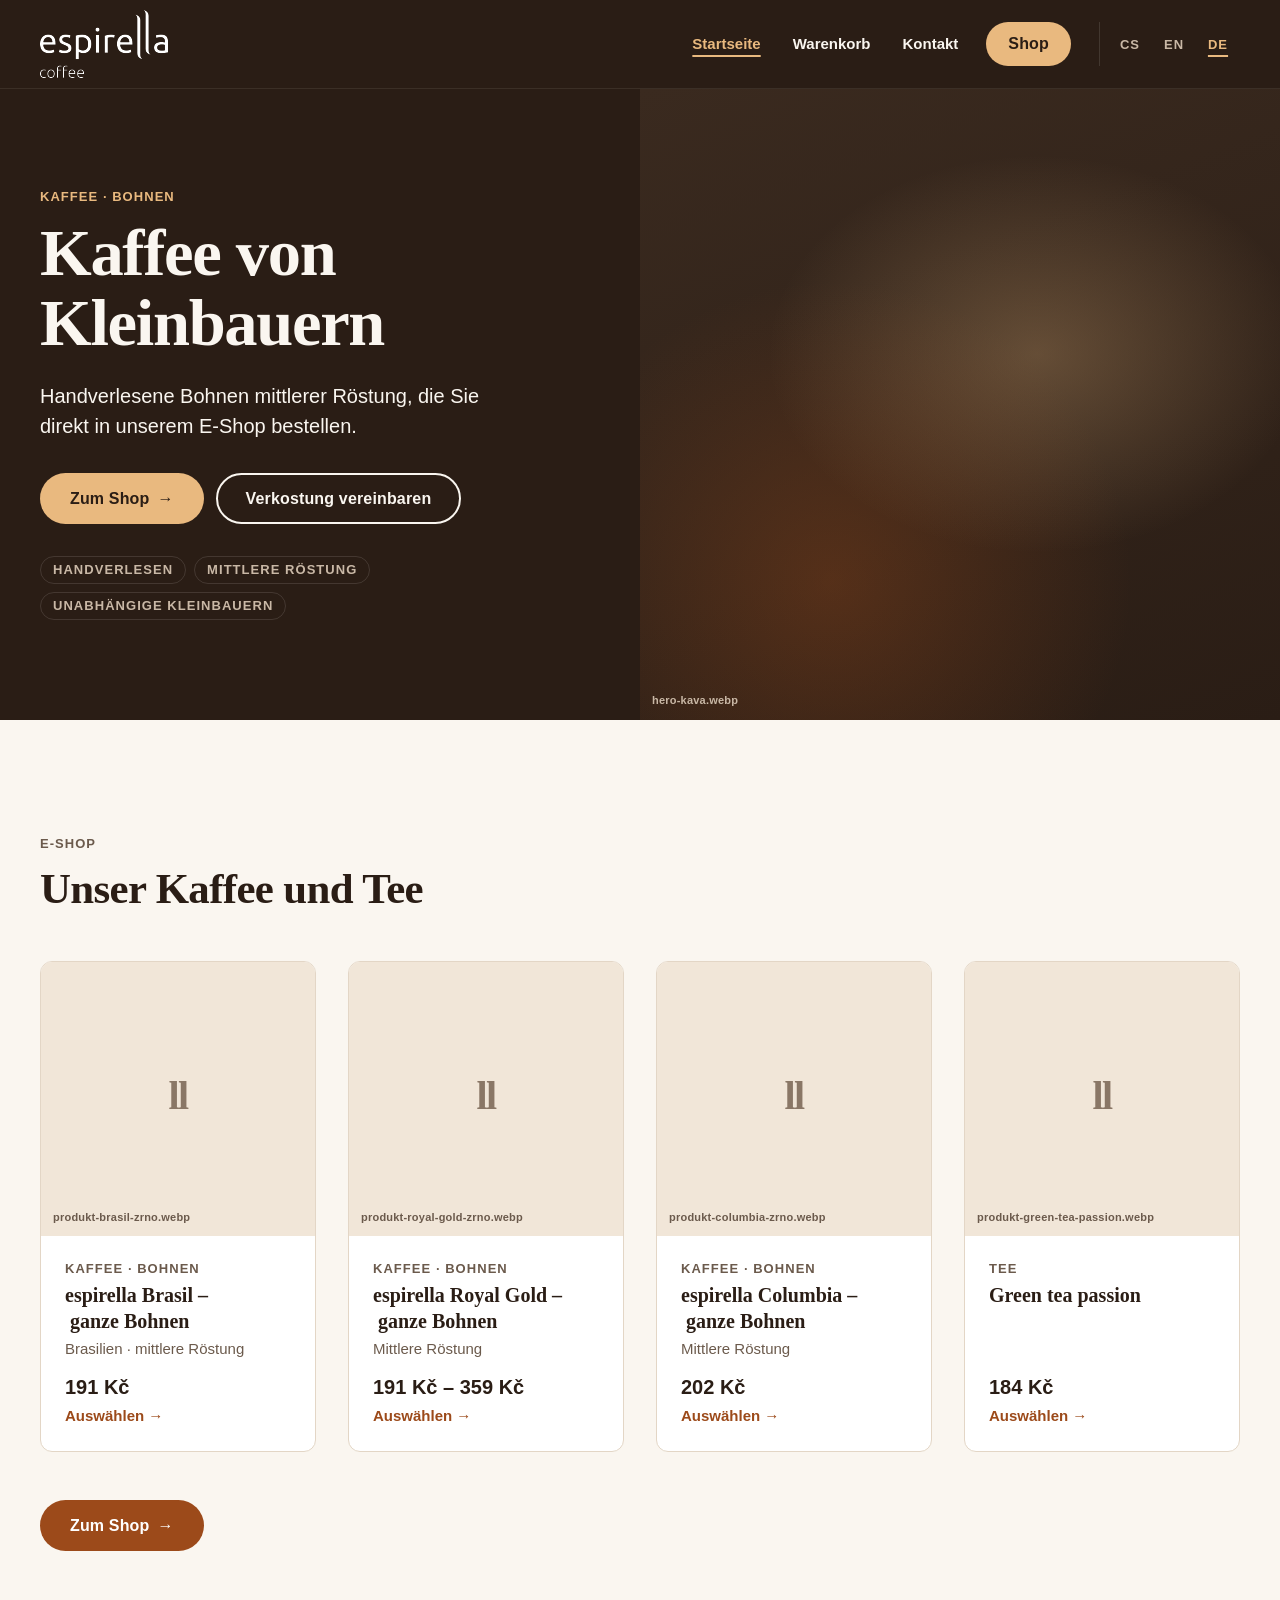
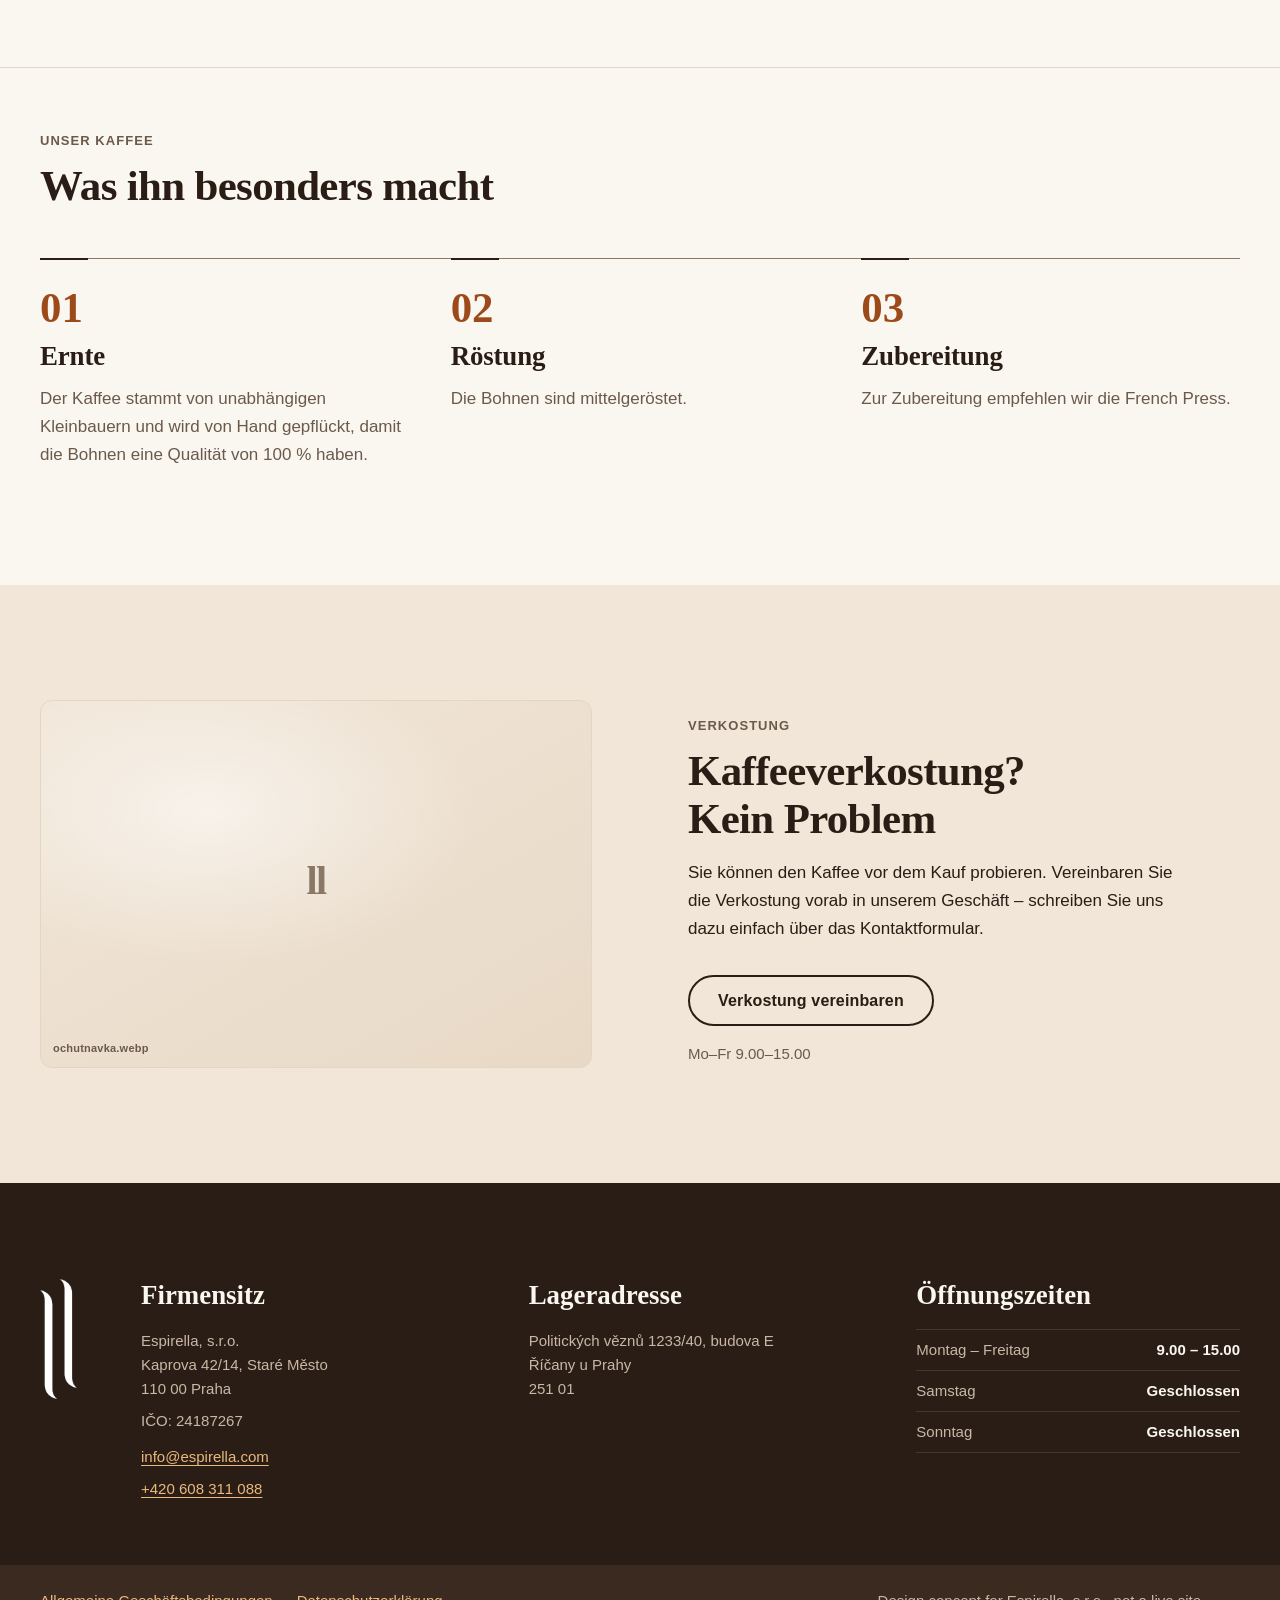
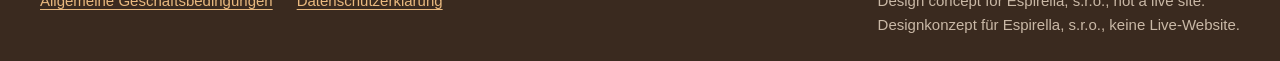
==== preview/espirella/de/index.html @ bf355f13 "language switcher" ====
<!DOCTYPE html>
<html lang="de">
<head>
  <meta charset="utf-8">
  <meta name="viewport" content="width=device-width, initial-scale=1">
  <meta name="robots" content="noindex, nofollow">
  <title>Espirella | Handverlesener Bohnenkaffee aus dem E-Shop</title>
  <meta name="description" content="Espirella, s.r.o.: handverlesener Bohnenkaffee mittlerer Röstung von unabhängigen Kleinbauern. Bestellen Sie ihn in unserem E-Shop oder vereinbaren Sie eine Verkostung.">
  <meta property="og:type" content="website">
  <meta property="og:locale" content="de_DE">
  <meta property="og:title" content="Espirella | Handverlesener Bohnenkaffee aus dem E-Shop">
  <meta property="og:description" content="Handverlesener Bohnenkaffee mittlerer Röstung von unabhängigen Kleinbauern. Bestellen Sie ihn in unserem E-Shop.">
  <meta name="theme-color" content="#2A1D15">
  <link rel="stylesheet" href="../css/style.css">
  <link rel="alternate" hreflang="cs" href="../index.html">
  <link rel="alternate" hreflang="en" href="../en/index.html">
  <link rel="alternate" hreflang="de" href="index.html">
</head>
<body id="top">
  <a class="skip-link" href="#obsah">Zum Inhalt springen</a>

  <header class="site-header">
    <div class="container site-header__inner">
      <a class="brand" href="index.html" aria-label="Espirella – Startseite">
        <img src="../assets/logo_text_white.png" alt="Espirella" width="128" height="68">
      </a>
      <nav class="nav" aria-label="Hauptnavigation">
        <a class="nav__home" href="index.html" aria-current="page">Startseite</a>
        <a href="beyond-preview.html" aria-label="Warenkorb"><span class="nav__full">Warenkorb</span><span class="nav__short" aria-hidden="true">Korb</span></a>
        <a href="#kontakt">Kontakt</a>
        <a class="btn btn--accent" href="beyond-preview.html">Shop</a>
      </nav>
      <nav class="lang-switch" aria-label="Sprache">
        <a href="../index.html" lang="cs" hreflang="cs" aria-label="Čeština">CS</a>
        <a href="../en/index.html" lang="en" hreflang="en" aria-label="English">EN</a>
        <a href="index.html" lang="de" hreflang="de" aria-label="Deutsch" aria-current="true">DE</a>
      </nav>
    </div>
  </header>

  <main id="obsah">
    <!-- Hero -->
    <section class="hero" aria-labelledby="hero-title">
      <div class="hero__text">
        <div class="hero__text-inner">
          <p class="eyebrow eyebrow--accent">Kaffee · Bohnen</p>
          <h1 id="hero-title">Kaffee von Kleinbauern</h1>
          <p class="hero__lead">Handverlesene Bohnen mittlerer Röstung, die Sie direkt in unserem E‑Shop bestellen.</p>
          <div class="btn-row">
            <a class="btn btn--accent" href="beyond-preview.html">Zum Shop <span class="btn__arrow" aria-hidden="true">→</span></a>
            <a class="btn btn--outline-dark" href="beyond-preview.html">Verkostung vereinbaren</a>
          </div>
          <ul class="hero__facts" aria-label="Unser Kaffee auf einen Blick">
            <li class="tag">Handverlesen</li>
            <li class="tag">Mittlere Röstung</li>
            <li class="tag">Unabhängige Kleinbauern</li>
          </ul>
        </div>
      </div>
      <div class="hero__media slot slot--dark">
        <span class="slot__label">hero-kava.webp</span>
        <img src="../assets/hero-kava.webp" alt="French Press mit frisch gebrühtem Kaffee, ein Becher und eine Handvoll mittelgeröstete Kaffeebohnen auf einem dunklen Holztisch" width="1200" height="1500" fetchpriority="high" onerror="this.remove()">
      </div>
    </section>

    <!-- Products -->
    <section class="section" aria-labelledby="produkty-title">
      <div class="container">
        <div class="section__head">
          <p class="eyebrow">E-Shop</p>
          <h2 class="h2" id="produkty-title">Unser Kaffee und Tee</h2>
        </div>

        <div class="grid grid--products">
          <article class="card">
            <div class="card__media slot">
              <span class="slot__mark" aria-hidden="true">ll</span>
              <span class="slot__label">produkt-brasil-zrno.webp</span>
              <img src="../assets/produkt-brasil-zrno.webp" alt="Packung espirella Brasil Kaffeebohnen" width="800" height="800" loading="lazy" onerror="this.remove()">
            </div>
            <div class="card__body">
              <p class="eyebrow">Kaffee · Bohnen</p>
              <h3 class="card__title"><a href="beyond-preview.html">espirella Brasil&nbsp;–&nbsp;ganze&nbsp;Bohnen</a></h3>
              <p class="card__meta">Brasilien · mittlere Röstung</p>
              <div class="card__foot">
                <p class="card__price">191 Kč</p>
                <p class="card__cue" aria-hidden="true">Auswählen →</p>
              </div>
            </div>
          </article>

          <article class="card">
            <div class="card__media slot">
              <span class="slot__mark" aria-hidden="true">ll</span>
              <span class="slot__label">produkt-royal-gold-zrno.webp</span>
              <img src="../assets/produkt-royal-gold-zrno.webp" alt="Packung espirella Royal Gold Kaffeebohnen" width="800" height="800" loading="lazy" onerror="this.remove()">
            </div>
            <div class="card__body">
              <p class="eyebrow">Kaffee · Bohnen</p>
              <h3 class="card__title"><a href="beyond-preview.html">espirella Royal Gold&nbsp;–&nbsp;ganze&nbsp;Bohnen</a></h3>
              <p class="card__meta">Mittlere Röstung</p>
              <div class="card__foot">
                <p class="card__price">191 Kč – 359 Kč</p>
                <p class="card__cue" aria-hidden="true">Auswählen →</p>
              </div>
            </div>
          </article>

          <article class="card">
            <div class="card__media slot">
              <span class="slot__mark" aria-hidden="true">ll</span>
              <span class="slot__label">produkt-columbia-zrno.webp</span>
              <img src="../assets/produkt-columbia-zrno.webp" alt="Packung espirella Columbia Kaffeebohnen" width="800" height="800" loading="lazy" onerror="this.remove()">
            </div>
            <div class="card__body">
              <p class="eyebrow">Kaffee · Bohnen</p>
              <h3 class="card__title"><a href="beyond-preview.html">espirella Columbia&nbsp;–&nbsp;ganze&nbsp;Bohnen</a></h3>
              <p class="card__meta">Mittlere Röstung</p>
              <div class="card__foot">
                <p class="card__price">202 Kč</p>
                <p class="card__cue" aria-hidden="true">Auswählen →</p>
              </div>
            </div>
          </article>

          <article class="card">
            <div class="card__media slot">
              <span class="slot__mark" aria-hidden="true">ll</span>
              <span class="slot__label">produkt-green-tea-passion.webp</span>
              <img src="../assets/produkt-green-tea-passion.webp" alt="Packung Green tea passion Tee mit grünen Teeblättern" width="800" height="800" loading="lazy" onerror="this.remove()">
            </div>
            <div class="card__body">
              <p class="eyebrow">Tee</p>
              <h3 class="card__title"><a href="beyond-preview.html">Green tea passion</a></h3>
              <div class="card__foot">
                <p class="card__price">184 Kč</p>
                <p class="card__cue" aria-hidden="true">Auswählen →</p>
              </div>
            </div>
          </article>
        </div>

        <div class="section__cta">
          <a class="btn btn--primary" href="beyond-preview.html">Zum Shop <span class="btn__arrow" aria-hidden="true">→</span></a>
        </div>
      </div>
    </section>

    <!-- Steps -->
    <section class="section section--steps" aria-labelledby="vyjimecna-title">
      <div class="container">
        <div class="section__head">
          <p class="eyebrow">Unser Kaffee</p>
          <h2 class="h2" id="vyjimecna-title">Was ihn besonders macht</h2>
        </div>
        <ol class="steps">
          <li class="step">
            <p class="step__num" aria-hidden="true">01</p>
            <h3 class="step__title">Ernte</h3>
            <p>Der Kaffee stammt von unabhängigen Kleinbauern und wird von Hand gepflückt, damit die Bohnen eine Qualität von 100 % haben.</p>
          </li>
          <li class="step">
            <p class="step__num" aria-hidden="true">02</p>
            <h3 class="step__title">Röstung</h3>
            <p>Die Bohnen sind mittelgeröstet.</p>
          </li>
          <li class="step">
            <p class="step__num" aria-hidden="true">03</p>
            <h3 class="step__title">Zubereitung</h3>
            <p>Zur Zubereitung empfehlen wir die French Press.</p>
          </li>
        </ol>
      </div>
    </section>

    <!-- Tasting -->
    <section class="section tasting" aria-labelledby="ochutnavka-title">
      <div class="container tasting__grid">
        <div class="tasting__media slot slot--sand">
          <span class="slot__mark" aria-hidden="true">ll</span>
          <span class="slot__label">ochutnavka.webp</span>
          <img src="../assets/ochutnavka.webp" alt="Kaffeeverkostung: mehrere Tassen frisch gebrühter Kaffee und Schalen mit Kaffeebohnen auf einer Holztheke" width="1200" height="800" loading="lazy" onerror="this.remove()">
        </div>
        <div>
          <p class="eyebrow">Verkostung</p>
          <h2 class="h2" id="ochutnavka-title">Kaffeeverkostung? <span class="h2__line">Kein Problem</span></h2>
          <p>Sie können den Kaffee vor dem Kauf probieren. Vereinbaren Sie die Verkostung vorab in unserem Geschäft – schreiben Sie uns dazu einfach über das Kontaktformular.</p>
          <div class="btn-row">
            <a class="btn btn--outline" href="beyond-preview.html">Verkostung vereinbaren</a>
          </div>
          <p class="tasting__hours">Mo–Fr 9.00–15.00</p>
        </div>
      </div>
    </section>
  </main>

  <footer class="site-footer">
    <div id="kontakt" class="container site-footer__grid">
      <div class="site-footer__mark">
        <img src="../assets/logo_white_double.png" alt="Espirella – Marke" width="104" height="334">
      </div>
      <div class="site-footer__contact">
        <h2>Firmensitz</h2>
        <address>
          <p>Espirella, s.r.o.<br>Kaprova 42/14, Staré Město<br>110 00 Praha</p>
          <p>IČO: 24187267</p>
        </address>
        <ul class="contact-list">
          <li><a href="mailto:info@espirella.com">info@espirella.com</a></li>
          <li><a href="tel:+420608311088">+420 608 311 088</a></li>
        </ul>
      </div>
      <div>
        <h2>Lageradresse</h2>
        <address>
          <p>Politických věznů 1233/40, budova E<br>Říčany u Prahy<br>251 01</p>
        </address>
      </div>
      <div>
        <h2>Öffnungszeiten</h2>
        <dl class="hours">
          <div><dt>Montag – Freitag</dt><dd>9.00 – 15.00</dd></div>
          <div><dt>Samstag</dt><dd>Geschlossen</dd></div>
          <div><dt>Sonntag</dt><dd>Geschlossen</dd></div>
        </dl>
      </div>
    </div>
    <div class="site-footer__bar">
      <div class="container site-footer__bar-inner">
        <ul class="legal">
          <li><a href="beyond-preview.html">Allgemeine Geschäftsbedingungen</a></li>
          <li><a href="beyond-preview.html">Datenschutzerklärung</a></li>
        </ul>
        <p class="concept-note">Design concept for Espirella, s.r.o., not a live site.<br>Designkonzept für Espirella, s.r.o., keine Live-Website.</p>
      </div>
    </div>
  </footer>
</body>
</html>
---- preview/espirella/css/style.css ----
/* Espirella – homepage design concept. Self-hosted fonts, no external requests. */

/* ---------- Fonts (latin + latin-ext, split by unicode-range) ---------- */
@font-face { font-family: "Open Sans"; font-style: normal; font-weight: 400; font-display: swap;
  src: url("../assets/fonts/open-sans-latin-ext-400-normal.woff2") format("woff2");
  unicode-range: U+0100-02BA, U+02BD-02C5, U+02C7-02CC, U+02CE-02D7, U+02DD-02FF, U+0304, U+0308, U+0329, U+1D00-1DBF, U+1E00-1E9F, U+1EF2-1EFF, U+2020, U+20A0-20AB, U+20AD-20C0, U+2113, U+2C60-2C7F, U+A720-A7FF; }
@font-face { font-family: "Open Sans"; font-style: normal; font-weight: 400; font-display: swap;
  src: url("../assets/fonts/open-sans-latin-400-normal.woff2") format("woff2");
  unicode-range: U+0000-00FF, U+0131, U+0152-0153, U+02BB-02BC, U+02C6, U+02DA, U+02DC, U+0304, U+0308, U+0329, U+2000-206F, U+20AC, U+2122, U+2191, U+2193, U+2212, U+2215, U+FEFF, U+FFFD; }
@font-face { font-family: "Open Sans"; font-style: normal; font-weight: 600; font-display: swap;
  src: url("../assets/fonts/open-sans-latin-ext-600-normal.woff2") format("woff2");
  unicode-range: U+0100-02BA, U+02BD-02C5, U+02C7-02CC, U+02CE-02D7, U+02DD-02FF, U+0304, U+0308, U+0329, U+1D00-1DBF, U+1E00-1E9F, U+1EF2-1EFF, U+2020, U+20A0-20AB, U+20AD-20C0, U+2113, U+2C60-2C7F, U+A720-A7FF; }
@font-face { font-family: "Open Sans"; font-style: normal; font-weight: 600; font-display: swap;
  src: url("../assets/fonts/open-sans-latin-600-normal.woff2") format("woff2");
  unicode-range: U+0000-00FF, U+0131, U+0152-0153, U+02BB-02BC, U+02C6, U+02DA, U+02DC, U+0304, U+0308, U+0329, U+2000-206F, U+20AC, U+2122, U+2191, U+2193, U+2212, U+2215, U+FEFF, U+FFFD; }
@font-face { font-family: "Open Sans"; font-style: normal; font-weight: 700; font-display: swap;
  src: url("../assets/fonts/open-sans-latin-ext-700-normal.woff2") format("woff2");
  unicode-range: U+0100-02BA, U+02BD-02C5, U+02C7-02CC, U+02CE-02D7, U+02DD-02FF, U+0304, U+0308, U+0329, U+1D00-1DBF, U+1E00-1E9F, U+1EF2-1EFF, U+2020, U+20A0-20AB, U+20AD-20C0, U+2113, U+2C60-2C7F, U+A720-A7FF; }
@font-face { font-family: "Open Sans"; font-style: normal; font-weight: 700; font-display: swap;
  src: url("../assets/fonts/open-sans-latin-700-normal.woff2") format("woff2");
  unicode-range: U+0000-00FF, U+0131, U+0152-0153, U+02BB-02BC, U+02C6, U+02DA, U+02DC, U+0304, U+0308, U+0329, U+2000-206F, U+20AC, U+2122, U+2191, U+2193, U+2212, U+2215, U+FEFF, U+FFFD; }

@font-face { font-family: "Fraunces"; font-style: normal; font-weight: 600; font-display: swap;
  src: url("../assets/fonts/fraunces-latin-ext-600-normal.woff2") format("woff2");
  unicode-range: U+0100-02BA, U+02BD-02C5, U+02C7-02CC, U+02CE-02D7, U+02DD-02FF, U+0304, U+0308, U+0329, U+1D00-1DBF, U+1E00-1E9F, U+1EF2-1EFF, U+2020, U+20A0-20AB, U+20AD-20C0, U+2113, U+2C60-2C7F, U+A720-A7FF; }
@font-face { font-family: "Fraunces"; font-style: normal; font-weight: 600; font-display: swap;
  src: url("../assets/fonts/fraunces-latin-600-normal.woff2") format("woff2");
  unicode-range: U+0000-00FF, U+0131, U+0152-0153, U+02BB-02BC, U+02C6, U+02DA, U+02DC, U+0304, U+0308, U+0329, U+2000-206F, U+20AC, U+2122, U+2191, U+2193, U+2212, U+2215, U+FEFF, U+FFFD; }
@font-face { font-family: "Fraunces"; font-style: normal; font-weight: 700; font-display: swap;
  src: url("../assets/fonts/fraunces-latin-ext-700-normal.woff2") format("woff2");
  unicode-range: U+0100-02BA, U+02BD-02C5, U+02C7-02CC, U+02CE-02D7, U+02DD-02FF, U+0304, U+0308, U+0329, U+1D00-1DBF, U+1E00-1E9F, U+1EF2-1EFF, U+2020, U+20A0-20AB, U+20AD-20C0, U+2113, U+2C60-2C7F, U+A720-A7FF; }
@font-face { font-family: "Fraunces"; font-style: normal; font-weight: 700; font-display: swap;
  src: url("../assets/fonts/fraunces-latin-700-normal.woff2") format("woff2");
  unicode-range: U+0000-00FF, U+0131, U+0152-0153, U+02BB-02BC, U+02C6, U+02DA, U+02DC, U+0304, U+0308, U+0329, U+2000-206F, U+20AC, U+2122, U+2191, U+2193, U+2212, U+2215, U+FEFF, U+FFFD; }

/* ---------- Tokens ---------- */
:root {
  --font-display: "Fraunces", Georgia, "Times New Roman", serif;
  --font-body: "Open Sans", "Segoe UI", Roboto, Arial, sans-serif;

  --text-xs: 0.8125rem;
  --text-sm: 0.9375rem;
  --text-base: 1.0625rem;
  --text-lg: 1.25rem;
  --text-xl: clamp(1.375rem, 1.2rem + 0.6vw, 1.75rem);
  --text-2xl: clamp(1.875rem, 1.4rem + 1.6vw, 2.75rem);
  --text-3xl: clamp(2.375rem, 1.6rem + 3.2vw, 4.25rem);

  --color-bg: #FAF6F0;
  --color-surface: #FFFFFF;
  --color-surface-alt: #F1E6D8;
  --color-surface-deep: #E8D9C6;
  --color-dark: #2A1D15;
  --color-dark-2: #3A2A1F;
  --color-text: #2A1D15;
  --color-muted: #6B5A4C;
  --color-on-dark: #FAF6F0;
  --color-on-dark-muted: #C9B8A6;
  --color-primary: #9C4A1A;
  --color-primary-hover: #7E3A13;
  --color-accent: #E9B97F;
  --color-accent-hover: #F3CC9A;
  --color-border: #E3D6C6;
  --color-border-strong: #8A7766;
  --color-focus: #2A1D15;
  --color-focus-on-dark: #E9B97F;
  --color-white: #FFFFFF;
  --line-on-dark: rgba(250, 246, 240, 0.08);
  --line-on-dark-strong: rgba(250, 246, 240, 0.12);

  --space-1: 4px; --space-2: 8px; --space-3: 12px; --space-4: 16px; --space-5: 24px;
  --space-6: 32px; --space-7: 48px; --space-8: 64px; --space-9: 96px; --space-10: 128px;
  --section-pad: clamp(64px, 4rem + 4vw, 128px);
  --hero-pad: clamp(48px, 3rem + 4vw, 112px);
  --gutter: clamp(20px, 5vw, 40px);
  --container: 1200px;
  --container-narrow: 720px;
  --grid-gap: var(--space-5);

  --radius-sm: 6px; --radius-md: 12px; --radius-pill: 999px;
  --shadow-card-hover: 0 12px 32px rgba(42, 29, 21, 0.12);

  --dur-fast: 150ms; --dur-med: 250ms; --dur-slow: 600ms;
  --ease-out: cubic-bezier(0.2, 0.7, 0.2, 1);

  --header-h: 64px;
}
@media (min-width: 768px) { :root { --grid-gap: var(--space-6); } }
@media (min-width: 1024px) { :root { --header-h: 88px; } }

/* ---------- Base ---------- */
*, *::before, *::after { box-sizing: border-box; }
html { scroll-behavior: smooth; -webkit-text-size-adjust: 100%; scroll-padding-top: var(--header-h); }
body {
  margin: 0; background: var(--color-bg); color: var(--color-text);
  font: 400 var(--text-base)/1.65 var(--font-body); text-align: left;
}
img { display: block; max-width: 100%; }
h1, h2, h3, p, ul, dl, dd { margin: 0; }
ul { padding: 0; list-style: none; }
a { color: var(--color-primary); }

.container { width: 100%; max-width: calc(var(--container) + 2 * var(--gutter)); margin-inline: auto; padding-inline: var(--gutter); }
.narrow { max-width: var(--container-narrow); }
.prose { max-width: 68ch; }

:focus-visible { outline: 3px solid var(--color-focus); outline-offset: 3px; }
.on-dark :focus-visible, .site-header :focus-visible, .hero :focus-visible, .site-footer :focus-visible { outline-color: var(--color-focus-on-dark); }

.skip-link { position: absolute; left: var(--space-4); top: -100px; z-index: 100; background: var(--color-accent); color: var(--color-dark); padding: var(--space-3) var(--space-4); border-radius: var(--radius-sm); font-weight: 600; }
.skip-link:focus { top: var(--space-3); }

.eyebrow { font: 600 var(--text-xs)/1.4 var(--font-body); letter-spacing: 0.08em; text-transform: uppercase; color: var(--color-muted); margin-bottom: var(--space-3); }
.eyebrow--accent { color: var(--color-accent); }

h1, h2, h3 { font-family: var(--font-display); color: inherit; }
h1, h2 { text-wrap: balance; }
.h2__line { display: block; }
.h2 { font-size: var(--text-2xl); line-height: 1.12; font-weight: 600; letter-spacing: -0.015em; }

.section { padding-block: var(--section-pad); }
.section__head { margin-bottom: var(--space-7); }
/* Products -> Steps: both paddings stack around the hairline, so trim the second one. */
.section + .section--steps { padding-top: var(--space-7); }
@media (max-width: 767px) { .section:has(+ .section--steps) { padding-bottom: var(--space-8); } }
@media (min-width: 768px) { .section + .section--steps { padding-top: var(--space-8); } }

/* ---------- Buttons ---------- */
.btn {
  display: inline-flex; align-items: center; justify-content: center; gap: var(--space-2);
  min-height: 48px; padding: 14px 28px; border: 2px solid transparent; border-radius: var(--radius-pill);
  font: 600 1rem/1.2 var(--font-body); letter-spacing: 0.01em; text-decoration: none; cursor: pointer;
  transition: background-color var(--dur-fast) var(--ease-out), color var(--dur-fast) var(--ease-out),
    border-color var(--dur-fast) var(--ease-out), transform var(--dur-fast) var(--ease-out);
}
.btn__arrow { display: inline-block; width: 16px; text-align: center; transition: transform var(--dur-fast) var(--ease-out); }
.btn:hover .btn__arrow { transform: translateX(3px); }
.btn:active { transform: translateY(0); }

.btn--primary { background: var(--color-primary); color: var(--color-white); }
.btn--primary:hover { background: var(--color-primary-hover); transform: translateY(-1px); }
.btn--primary:active { background: var(--color-primary-hover); transform: translateY(0); }

.btn--accent { background: var(--color-accent); color: var(--color-dark); }
.btn--accent:hover { background: var(--color-accent-hover); transform: translateY(-1px); }
.btn--accent:active { transform: translateY(0); }

.btn--outline { border-color: var(--color-text); color: var(--color-text); background: transparent; }
.btn--outline:hover { background: var(--color-text); color: var(--color-on-dark); }

.btn--outline-dark { border-color: var(--color-on-dark); color: var(--color-on-dark); background: transparent; }
.btn--outline-dark:hover { background: var(--color-on-dark); color: var(--color-dark); }

.btn-row { display: flex; flex-direction: column; gap: var(--space-3); }
.btn-row .btn { width: 100%; }
@media (min-width: 560px) {
  .btn-row { flex-direction: row; flex-wrap: wrap; }
  .btn-row .btn { width: auto; }
}

.link { text-decoration: underline; text-underline-offset: 3px; text-decoration-thickness: 1px; }
.link:hover { color: var(--color-primary-hover); text-decoration-thickness: 2px; }
.link:focus-visible { outline-width: 2px; outline-offset: 2px; border-radius: 2px; }

/* ---------- Header ---------- */
.site-header { position: sticky; top: 0; z-index: 50; background: var(--color-dark); border-bottom: 1px solid var(--line-on-dark); }
.site-header__inner { display: flex; align-items: center; justify-content: space-between; gap: var(--space-4); height: var(--header-h); }
.brand { display: inline-flex; flex: none; border-radius: var(--radius-sm); }
.brand img { width: 96px; height: 51px; }
@media (min-width: 1024px) { .brand img { width: 128px; height: 68px; } }
.nav { display: flex; align-items: center; gap: var(--space-1); }
.nav a:not(.btn) {
  display: inline-flex; align-items: center; min-height: 44px; padding: 0 var(--space-3);
  font: 600 var(--text-sm)/1.5 var(--font-body); color: var(--color-on-dark); text-decoration: none;
  transition: color var(--dur-fast) var(--ease-out);
}
.nav a:not(.btn):hover, .nav a[aria-current="page"] { color: var(--color-accent); text-decoration: underline; text-decoration-thickness: 2px; text-underline-offset: 6px; }
.nav .btn { min-height: 44px; padding: 10px 20px; font-size: 1rem; margin-left: var(--space-2); }
.nav__home { display: none !important; }
@media (min-width: 768px) { .nav__home { display: inline-flex !important; } .nav { gap: var(--space-2); } }
@media (max-width: 420px) { .site-header__inner { gap: var(--space-2); } .nav { gap: 0; } .nav a:not(.btn) { padding: 0 6px; } .nav .btn { padding: 10px 14px; margin-left: 0; } }
@media (max-width: 379px) {
  .nav { gap: var(--space-3); }
  .nav a:not(.btn) { padding: 0; }
  .nav .btn { min-height: 48px; padding: 10px var(--space-4); }
  .brand img { width: 88px; height: 47px; }  /* keeps the nav inside the gutter at 360px */
}
/* German "Warenkorb" is too wide for the row on narrow phones: show the short, correct form "Korb". */
.nav__short { display: none; }
@media (min-width: 370px) and (max-width: 379px) { html[lang="de"] .nav { gap: var(--space-2); } }  /* keeps "Warenkorb" in full at 375px */
@media (max-width: 369px) { .nav__full { display: none; } .nav__short { display: inline; } }
@media (max-width: 359px) {
  .nav { gap: var(--space-2); }
  .brand img { width: 76px; height: 40px; }
}
@media (max-width: 339px) {
  .nav .btn { padding-inline: var(--space-3); }
  .brand img { width: 64px; height: 34px; }
}

/* Language switcher: inline on the right at >=1024px; below that a slim top row of the sticky header. */
.brand { margin-right: auto; }
.lang-switch { display: flex; align-items: center; }
.lang-switch a {
  display: inline-flex; align-items: center; justify-content: center; min-width: 44px; min-height: 44px; padding: 0 var(--space-2);
  font: 600 var(--text-xs)/1 var(--font-body); letter-spacing: 0.08em; color: var(--color-on-dark-muted); text-decoration: none;
  border-radius: var(--radius-sm); transition: color var(--dur-fast) var(--ease-out);
}
.lang-switch a:hover, .lang-switch a[aria-current="true"] { color: var(--color-accent); text-decoration: underline; text-decoration-thickness: 2px; text-underline-offset: 6px; }
.lang-switch a[aria-current="true"] { font-weight: 700; }
@media (max-width: 1023px) {
  /* The 44px language row scrolls away; the 64px logo + nav row stays stuck. */
  .site-header { top: -44px; }
  .site-header__inner { flex-wrap: wrap; height: auto; row-gap: 0; }
  .lang-switch { order: -1; flex: 0 0 100%; justify-content: flex-end; height: 44px; }
  .brand, .nav { height: var(--header-h); }
}
@media (min-width: 1024px) {
  .lang-switch { margin-left: var(--space-3); padding-left: var(--space-2); border-left: 1px solid var(--line-on-dark-strong); }
}

/* ---------- Hero ---------- */
.hero { background: var(--color-dark); color: var(--color-on-dark); display: grid; container-type: inline-size; }
.hero__text {
  padding-block: var(--hero-pad);
  padding-inline: var(--gutter);
  display: flex; flex-direction: column; justify-content: center;
}
.hero__text-inner { max-width: 36rem; }
.hero h1 { font-size: var(--text-3xl); line-height: 1.04; font-weight: 700; letter-spacing: -0.02em; max-width: 14ch; margin-bottom: var(--space-5); }
.hero__lead { font-size: var(--text-lg); line-height: 1.5; color: var(--color-on-dark); max-width: 44ch; margin-bottom: var(--space-6); }
.hero__facts { display: none; flex-wrap: wrap; gap: var(--space-2); margin-top: var(--space-6); }
@media (min-width: 560px) { .hero__facts { display: flex; } }
.tag { font: 600 var(--text-xs)/1.4 var(--font-body); letter-spacing: 0.08em; text-transform: uppercase; color: var(--color-on-dark-muted); border: 1px solid var(--line-on-dark-strong); border-radius: var(--radius-pill); padding: var(--space-1) var(--space-3); }
.hero__media { position: relative; aspect-ratio: 4 / 3; overflow: hidden; }
@media (min-width: 1024px) {
  .hero { grid-template-columns: minmax(0, 1fr) minmax(0, 1fr); align-items: stretch; }
  /* Line the text up with the logo / section content: container edge = (width - container) / 2.
     100vw is the fallback; 100cqw (width of .hero, scrollbar excluded) wins where supported. */
  .hero__text {
    padding-inline-start: max(var(--gutter), calc((100vw - var(--container)) / 2));
    padding-inline-start: max(var(--gutter), calc((100cqw - var(--container)) / 2));
    padding-inline-end: var(--space-8);
  }
  .hero__media { aspect-ratio: auto; min-height: 560px; }
}

/* ---------- Image slots (placeholder + image on top) ---------- */
.slot { position: relative; overflow: hidden; background: var(--color-surface-alt); }
.slot img { position: absolute; inset: 0; width: 100%; height: 100%; object-fit: cover; }
.slot__label {
  position: absolute; left: var(--space-3); bottom: var(--space-3); right: var(--space-3);
  font: 600 0.6875rem/1.3 var(--font-body); letter-spacing: 0.02em; color: var(--color-muted); overflow-wrap: anywhere;
}
.slot--dark {
  background:
    radial-gradient(ellipse 60% 45% at 62% 42%, rgba(233, 185, 127, 0.28), transparent 70%),
    radial-gradient(circle at 30% 78%, rgba(156, 74, 26, 0.35), transparent 45%),
    linear-gradient(160deg, var(--color-dark-2), var(--color-dark));
}
.slot--dark .slot__label { color: var(--color-on-dark-muted); }
.slot--dark img { object-position: 50% 55%; }
@media (min-width: 1024px) { .slot--dark img { object-position: 50% 50%; } }
.slot--sand {
  background:
    radial-gradient(ellipse 70% 60% at 30% 30%, rgba(255, 255, 255, 0.55), transparent 70%),
    linear-gradient(150deg, var(--color-surface-alt), var(--color-surface-deep));
}
.slot__mark { position: absolute; top: 50%; left: 50%; transform: translate(-50%, -58%); font: 700 40px/1 var(--font-display); color: var(--color-border-strong); letter-spacing: -0.04em; }

/* ---------- Products ---------- */
.grid { display: grid; gap: var(--grid-gap); grid-template-columns: 1fr; }
@media (min-width: 560px) { .grid--products { grid-template-columns: repeat(2, 1fr); } }
@media (min-width: 1024px) { .grid--products { grid-template-columns: repeat(4, 1fr); } }

.card {
  position: relative; display: grid; grid-template-columns: 112px 1fr; gap: var(--space-4); align-items: stretch;
  background: var(--color-surface); border: 1px solid var(--color-border); border-radius: var(--radius-md); overflow: hidden;
  transition: transform var(--dur-med) var(--ease-out), box-shadow var(--dur-med) var(--ease-out), border-color var(--dur-med) var(--ease-out);
}
.card__media { aspect-ratio: 1 / 1; width: 112px; height: 112px; align-self: start; }
.card__media .slot__mark { font-size: 28px; }
.card__media .slot__label { font-size: 0.5625rem; left: var(--space-1); right: var(--space-1); bottom: var(--space-1); }
.card__media img { transition: transform var(--dur-slow) var(--ease-out); }
.card__body { padding: var(--space-4) var(--space-4) var(--space-4) 0; display: flex; flex-direction: column; align-items: flex-start; min-width: 0; }
.card__body .eyebrow { margin-bottom: var(--space-1); }
.card__title { font-size: var(--text-lg); line-height: 1.3; font-weight: 600; text-wrap: balance; }
.card__title a { color: var(--color-text); text-decoration: none; }
.card__title a::after { content: ""; position: absolute; inset: 0; }
.card__title a:focus-visible { outline: none; }
.card__meta { font-size: var(--text-sm); line-height: 1.5; color: var(--color-muted); margin-top: var(--space-1); }
/* <560px (horizontal card): price and cue share one row pinned to the bottom of the card. */
.card__foot { display: flex; flex-wrap: wrap; justify-content: space-between; align-items: baseline; column-gap: var(--space-3); width: 100%; margin-top: auto; padding-top: var(--space-3); }
.card__price { font: 700 var(--text-lg)/1.4 var(--font-body); color: var(--color-text); }
.card__cue { font: 600 var(--text-sm)/1.5 var(--font-body); color: var(--color-primary); white-space: nowrap; }

@media (min-width: 560px) {
  .card { display: flex; flex-direction: column; gap: 0; height: 100%; }
  .card__media { width: 100%; height: auto; align-self: auto; }
  .card__media .slot__mark { font-size: 40px; }
  .card__media .slot__label { font-size: 0.6875rem; left: var(--space-3); right: var(--space-3); bottom: var(--space-3); }
  .card__body { padding: var(--space-5); flex: 1; }
  .card__foot { display: block; width: auto; }
  .card__cue { margin-top: var(--space-1); }
}
.card:hover { transform: translateY(-4px); box-shadow: var(--shadow-card-hover); border-color: var(--color-border-strong); }
.card:hover .card__media img { transform: scale(1.04); }
.card:has(a:focus-visible) { outline: 3px solid var(--color-focus); outline-offset: 4px; transform: translateY(-4px); box-shadow: var(--shadow-card-hover); }
.card:active { transform: translateY(-1px); }

.section__cta { margin-top: var(--space-7); display: flex; }

/* ---------- Steps ---------- */
.steps { display: grid; gap: var(--space-7) var(--grid-gap); grid-template-columns: 1fr; }
@media (min-width: 768px) {
  .steps { grid-template-columns: repeat(3, 1fr); position: relative; align-items: start; }
  /* Continuous path line at the same level as the 48px rules, which sit on it like stations. */
  .steps::before { content: ""; position: absolute; top: 0; left: 0; right: 0; height: 1px; background: var(--color-border-strong); z-index: 0; }
  .step { position: relative; z-index: 1; max-width: 40ch; }
}
.step::before { content: ""; display: block; width: 48px; height: 2px; background: var(--color-text); margin-bottom: var(--space-5); }
.step .step__num { max-width: none; font: 700 var(--text-2xl)/1.12 var(--font-display); color: var(--color-primary); margin-bottom: var(--space-2); }
.step__title { font-size: var(--text-xl); line-height: 1.25; font-weight: 600; letter-spacing: -0.005em; margin-bottom: var(--space-3); }
.step p { color: var(--color-muted); max-width: 40ch; }
.section--steps { border-top: 1px solid var(--color-border); }

/* ---------- Tasting ---------- */
.tasting { background: var(--color-surface-alt); }
.tasting__grid { display: grid; gap: var(--space-7); align-items: center; }
.tasting__media { aspect-ratio: 3 / 2; border-radius: var(--radius-md); border: 1px solid var(--color-border); }
.tasting p { margin-top: var(--space-4); max-width: 52ch; }
.tasting .btn-row { margin-top: var(--space-6); }
.tasting__hours { margin-top: var(--space-4); font-size: var(--text-sm); color: var(--color-muted); }
@media (min-width: 1024px) { .tasting__grid { grid-template-columns: 1fr 1fr; gap: var(--space-9); } }

/* ---------- Footer ---------- */
.site-footer { background: var(--color-dark); color: var(--color-on-dark-muted); font-size: var(--text-sm); line-height: 1.6; }
.site-footer__grid { display: grid; gap: var(--space-7); padding-block: var(--space-9) var(--space-8); }
@media (min-width: 768px) { .site-footer__grid { grid-template-columns: repeat(2, 1fr); } }
@media (min-width: 1024px) { .site-footer__grid { grid-template-columns: auto repeat(3, 1fr); gap: var(--space-8); } }
.site-footer__mark img { width: 37px; height: 120px; }
.site-footer h2 { font-size: var(--text-xl); line-height: 1.25; font-weight: 600; color: var(--color-on-dark); margin-bottom: var(--space-4); }
.site-footer address { font-style: normal; }
.site-footer p + p, .site-footer address p + p { margin-top: var(--space-2); }
.site-footer a { color: var(--color-accent); text-decoration: underline; text-underline-offset: 3px; text-decoration-thickness: 1px; border-radius: 2px; }
.site-footer a:hover { color: var(--color-on-dark); text-decoration-thickness: 2px; }
.site-footer a:focus-visible { outline-width: 2px; outline-offset: 2px; }
.contact-list li + li { margin-top: var(--space-2); }
.hours { max-width: 22rem; }
.hours div { display: flex; justify-content: space-between; gap: var(--space-4); padding-block: var(--space-2); border-bottom: 1px solid var(--line-on-dark-strong); }
.hours div:first-child { border-top: 1px solid var(--line-on-dark-strong); }
.hours dt { color: var(--color-on-dark-muted); }
.hours dd { color: var(--color-on-dark); text-align: right; font-weight: 600; }
.site-footer__bar { background: var(--color-dark-2); }
.site-footer__bar-inner { display: flex; flex-direction: column; gap: var(--space-3); padding-block: var(--space-5); }
.legal { display: flex; flex-wrap: wrap; gap: var(--space-2) var(--space-5); }
.concept-note { max-width: 62ch; }
@media (min-width: 768px) { .site-footer__bar-inner { flex-direction: row; justify-content: space-between; align-items: flex-start; gap: var(--space-6); } }

/* Anchor target: the whole footer grid (mark + contact) sits clear of the sticky header. */
.site-footer__grid[id] { scroll-margin-top: calc(var(--header-h) + var(--space-5)); }

/* ---------- "Beyond preview" page ---------- */
.page-message { min-height: calc(100vh - var(--header-h)); min-height: calc(100svh - var(--header-h)); display: flex; align-items: center; padding-block: var(--section-pad); }
.page-message__grid { display: grid; grid-template-columns: minmax(0, 1fr); align-items: center; }
.page-message__inner { max-width: var(--container-narrow); }
.page-message h1 { font-size: var(--text-2xl); line-height: 1.12; font-weight: 600; letter-spacing: -0.015em; margin-bottom: var(--space-5); }
.page-message p + p { margin-top: var(--space-4); }
.page-message__contact { font-size: var(--text-base); }
.page-message__contact a { color: var(--color-primary); }
.page-message .btn-row { margin-top: var(--space-6); }
.page-message__anchor { display: none; }
@media (min-width: 1024px) {
  .page-message { min-height: 480px; }  /* modest band on desktop instead of a full viewport */
  .page-message__grid { grid-template-columns: repeat(2, minmax(0, 1fr)); gap: var(--space-9); }
  .page-message__anchor { display: block; aspect-ratio: 4 / 3; border-radius: var(--radius-md); border: 1px solid var(--color-border); }
  .page-message__anchor .slot__mark { font-size: 160px; }
}

/* ---------- Reduced motion ---------- */
@media (prefers-reduced-motion: reduce) {
  html { scroll-behavior: auto; }
  *, *::before, *::after { transition-duration: 0.01ms !important; animation-duration: 0.01ms !important; }
  .btn:hover, .btn:active, .btn:hover .btn__arrow, .card, .card:hover, .card:active, .card:has(a:focus-visible),
  .card:hover .card__media img { transform: none !important; }
}

/* ---------- Small helpers ---------- */
.steps { list-style: none; padding: 0; margin: 0; }
.contact-list { margin-top: var(--space-3); }
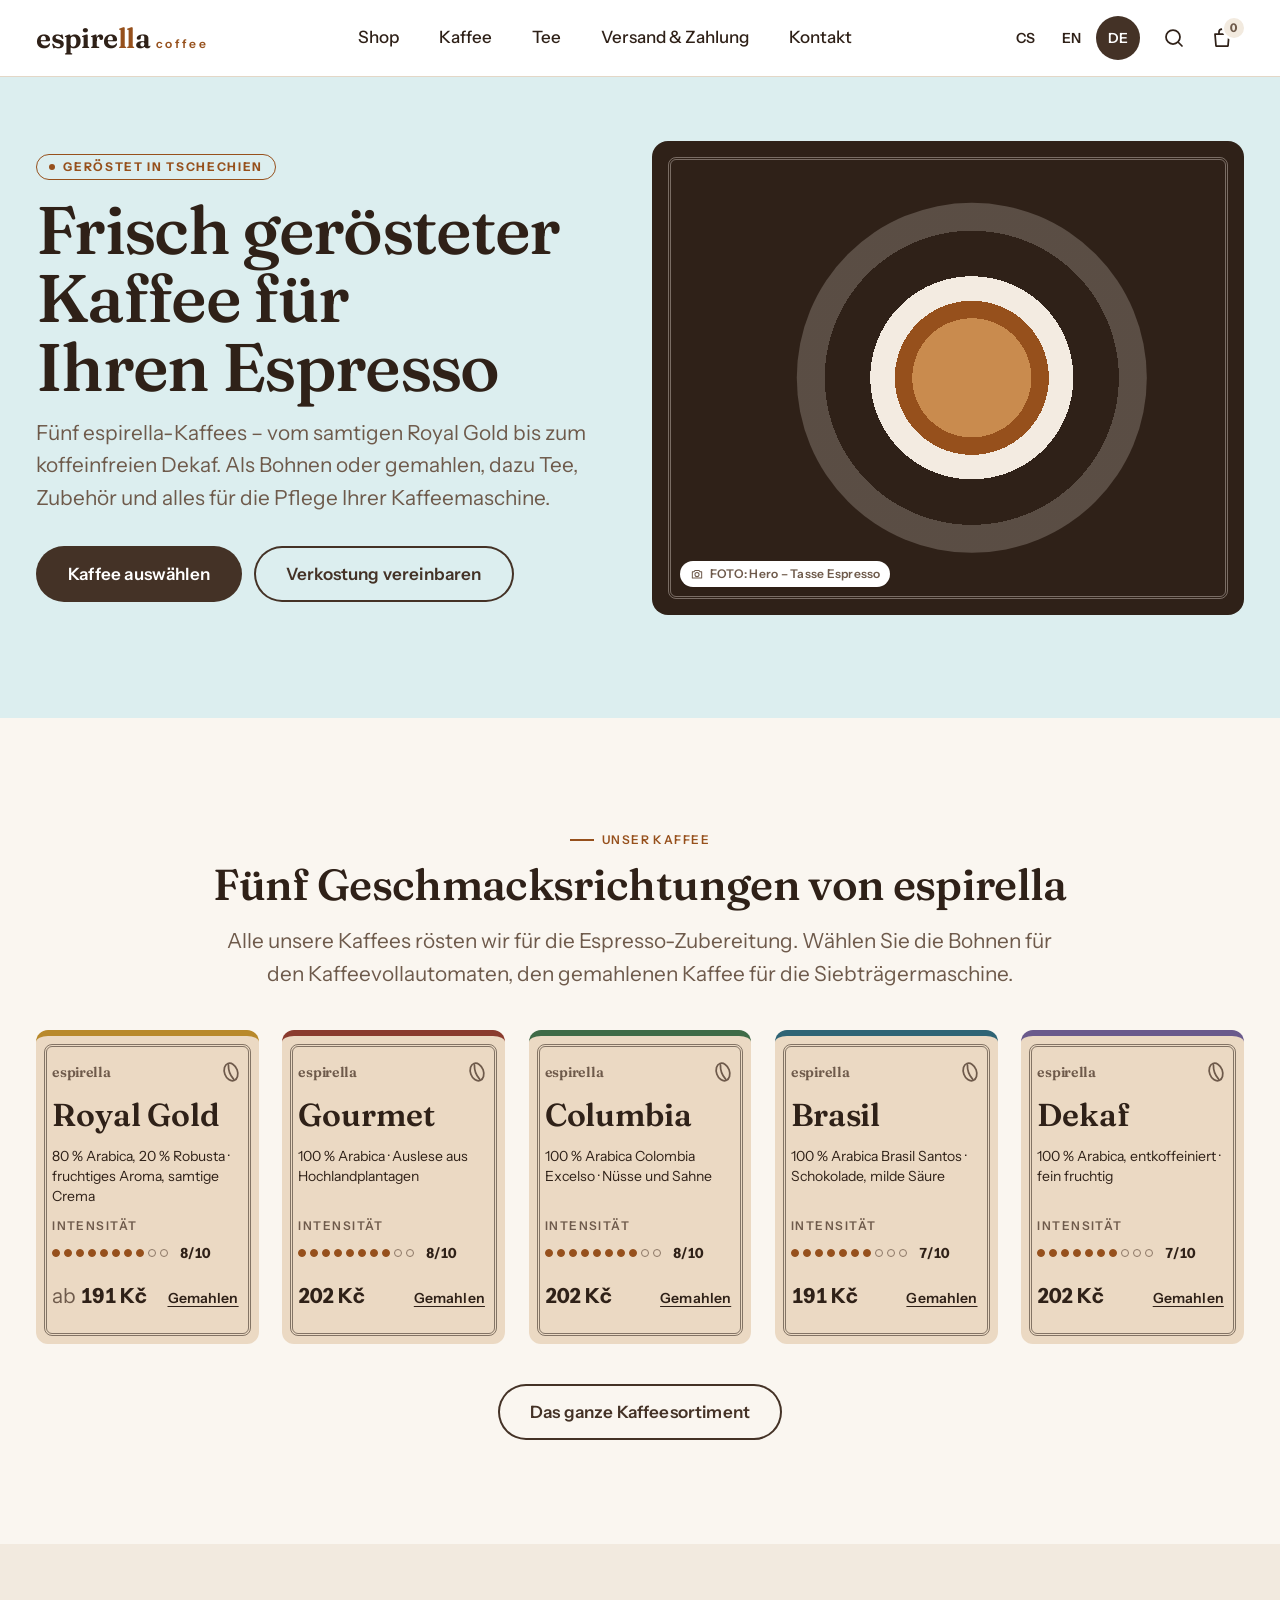
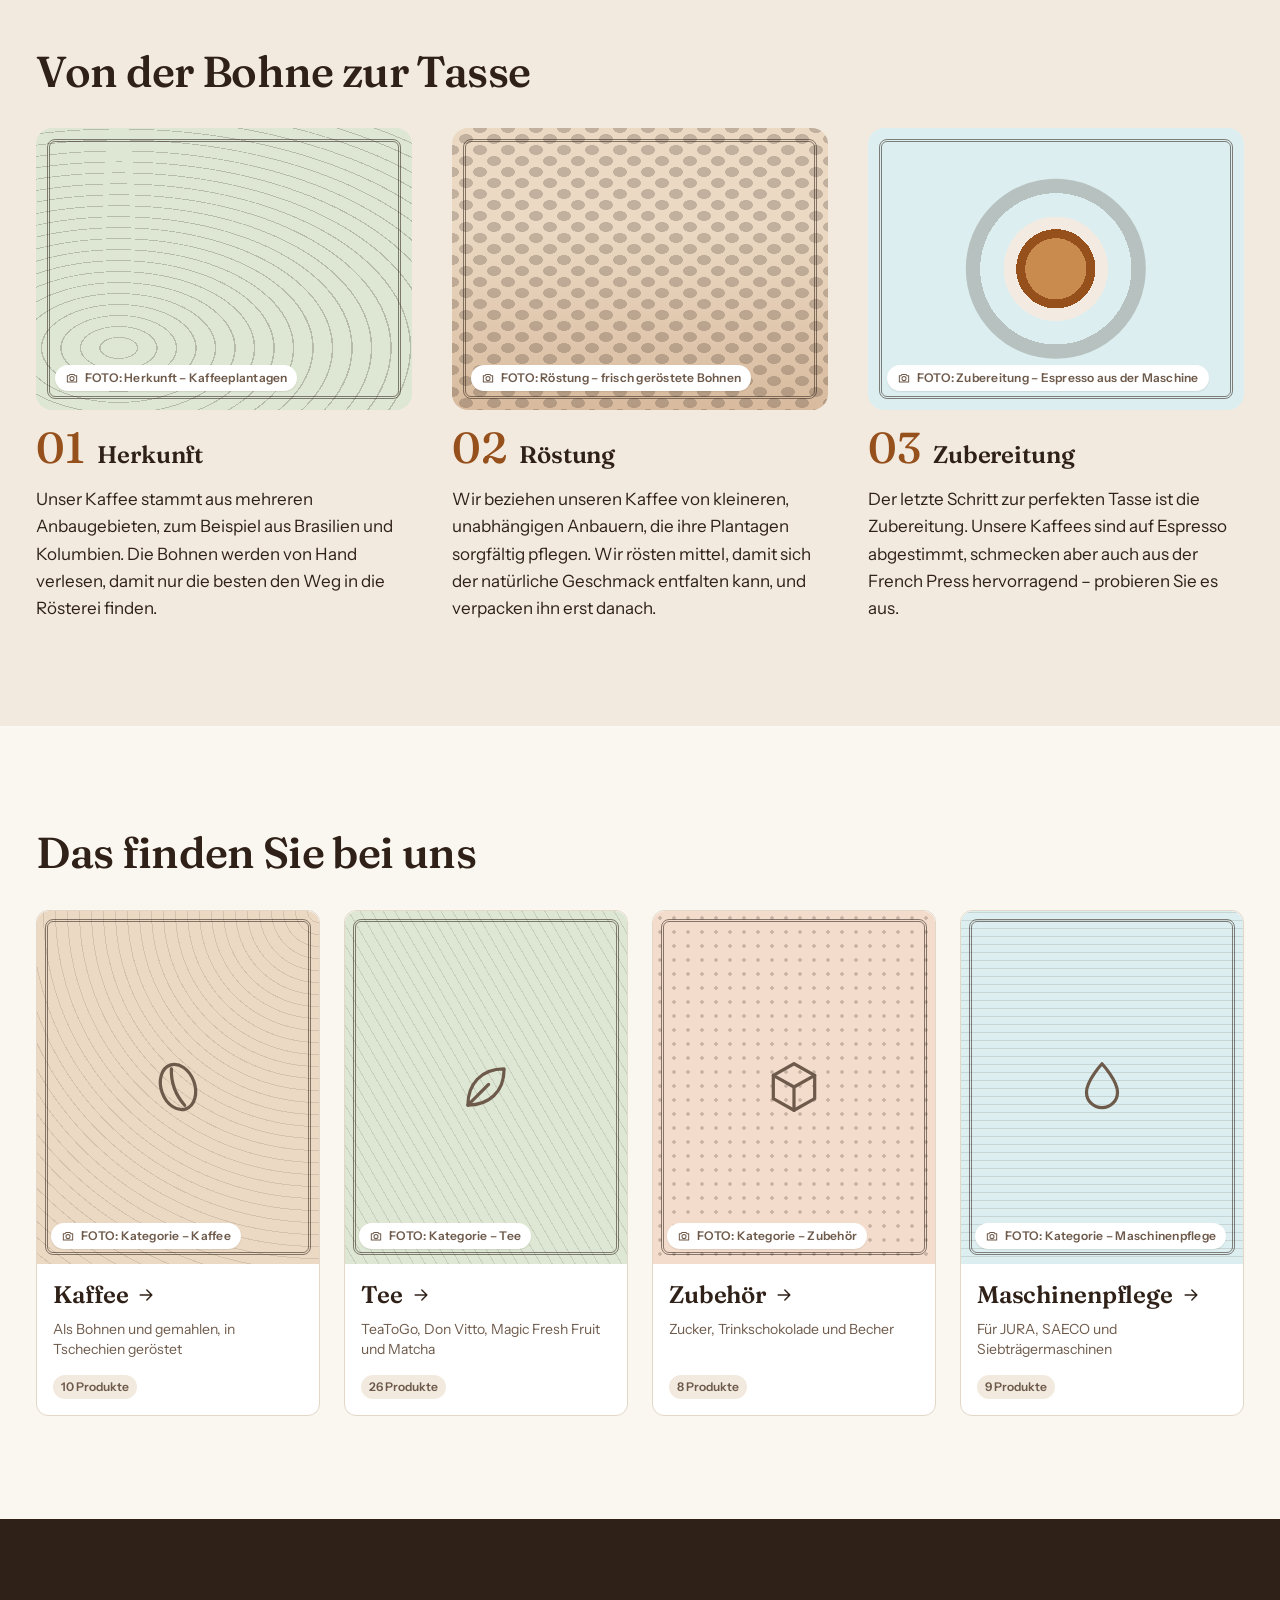
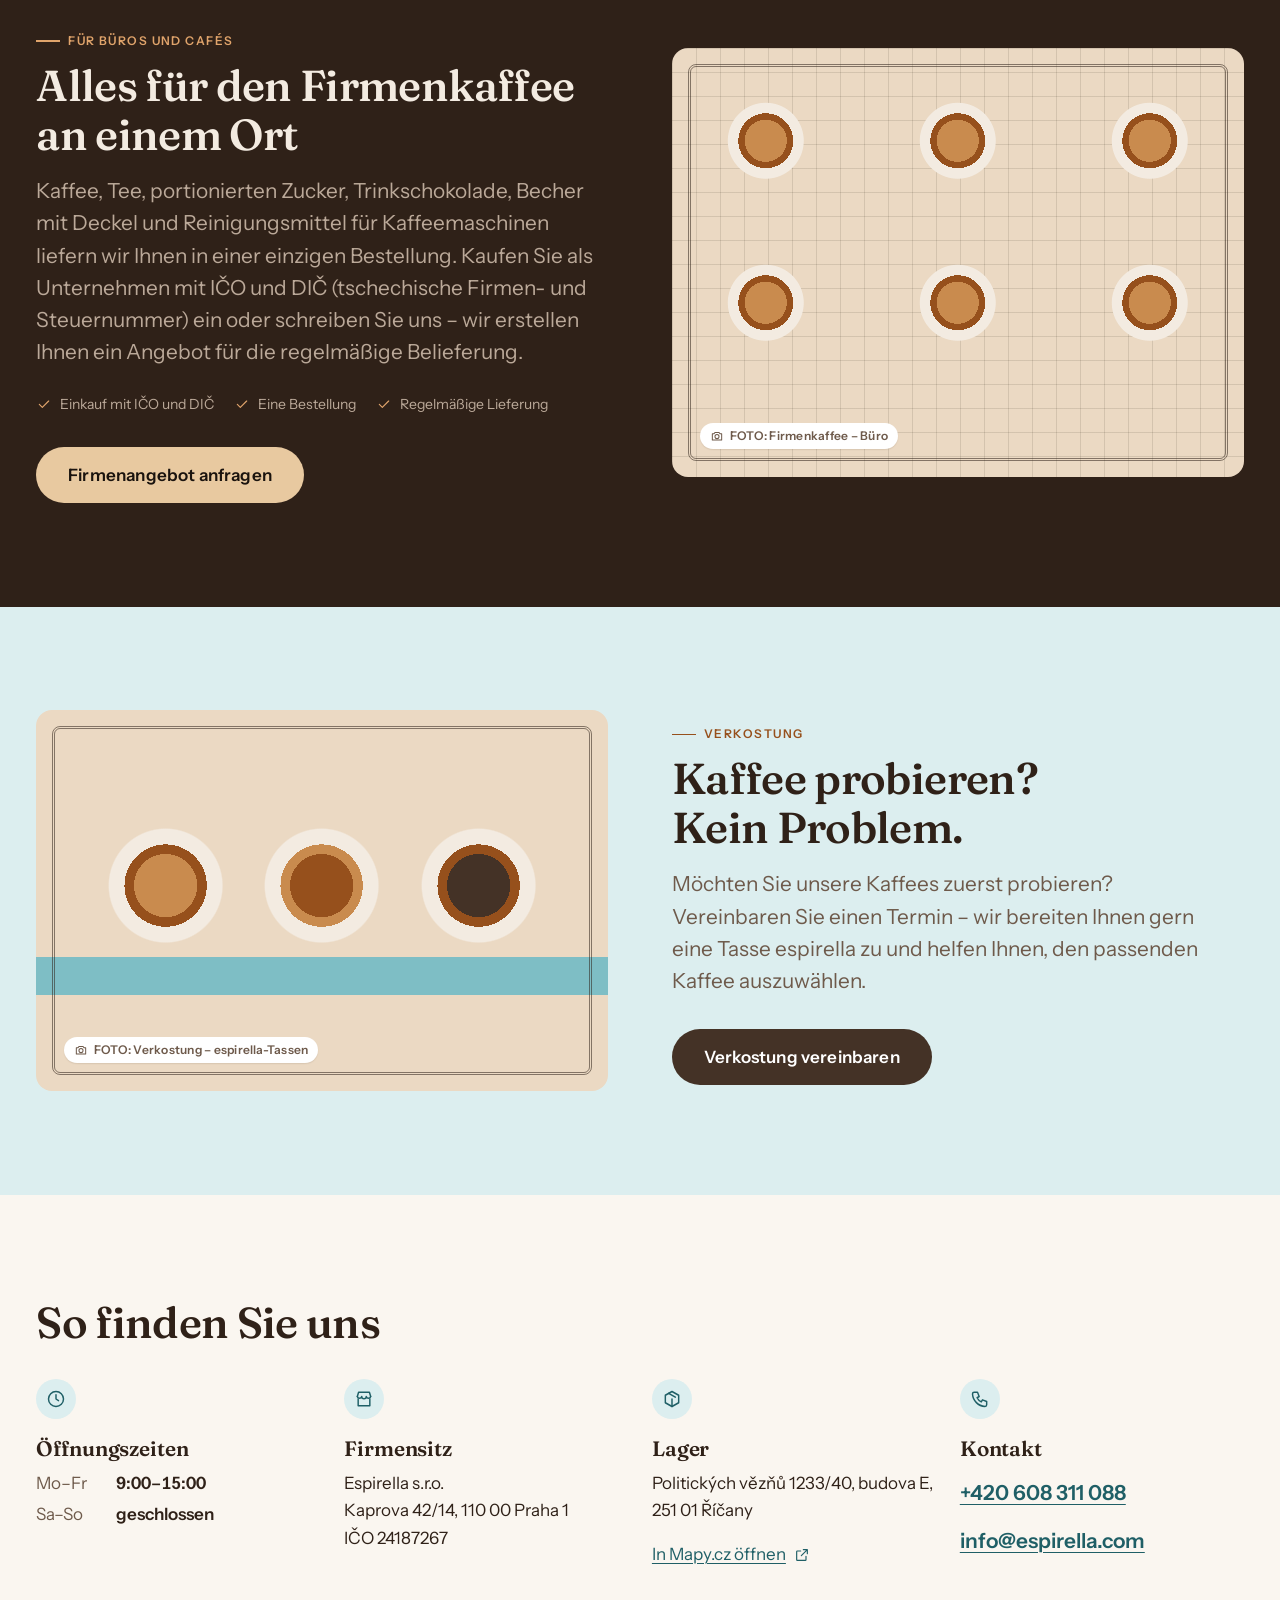
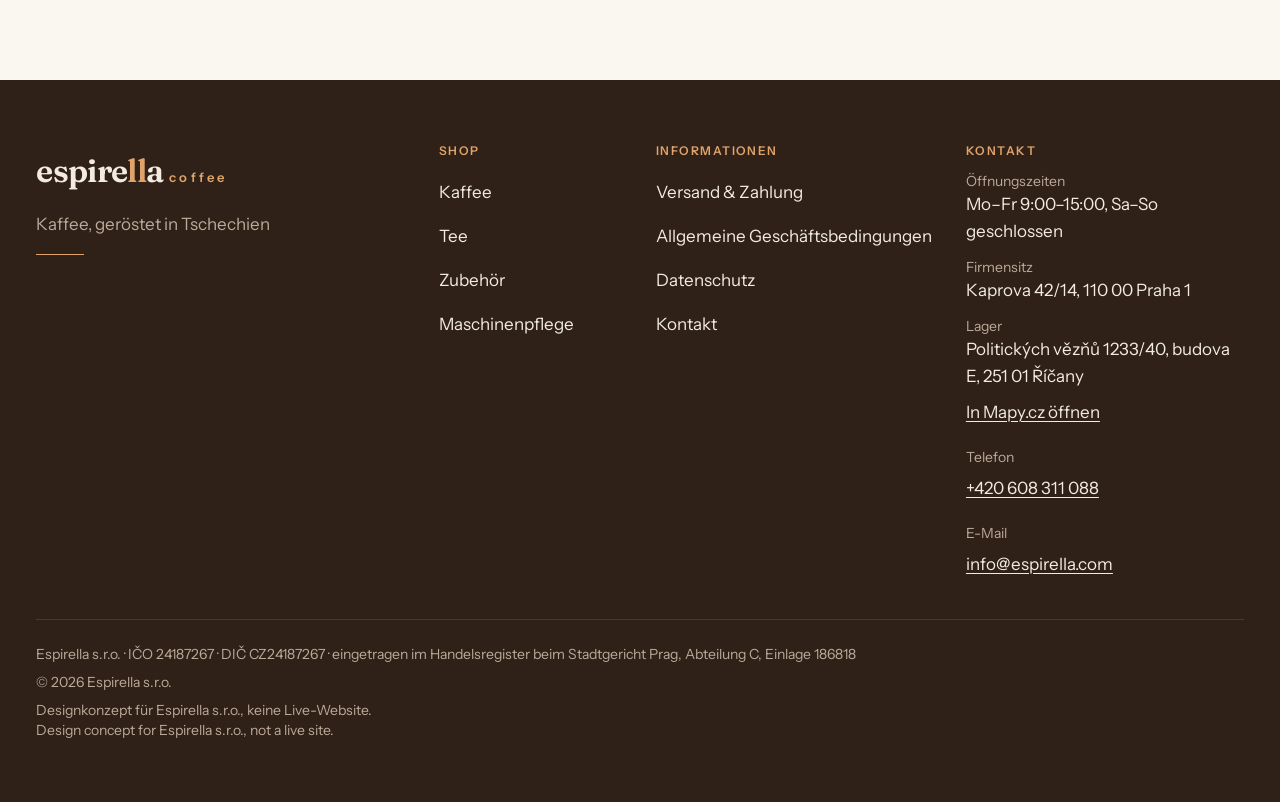
==== commit 42aedc00: "production rework" ====
--- a/preview/espirella/de/index.html
+++ b/preview/espirella/de/index.html
@@ -1,239 +1,122 @@
 <!DOCTYPE html>
 <html lang="de">
 <head>
-  <meta charset="utf-8">
-  <meta name="viewport" content="width=device-width, initial-scale=1">
-  <meta name="robots" content="noindex, nofollow">
-  <title>Espirella | Handverlesener Bohnenkaffee aus dem E-Shop</title>
-  <meta name="description" content="Espirella, s.r.o.: handverlesener Bohnenkaffee mittlerer Röstung von unabhängigen Kleinbauern. Bestellen Sie ihn in unserem E-Shop oder vereinbaren Sie eine Verkostung.">
-  <meta property="og:type" content="website">
-  <meta property="og:locale" content="de_DE">
-  <meta property="og:title" content="Espirella | Handverlesener Bohnenkaffee aus dem E-Shop">
-  <meta property="og:description" content="Handverlesener Bohnenkaffee mittlerer Röstung von unabhängigen Kleinbauern. Bestellen Sie ihn in unserem E-Shop.">
-  <meta name="theme-color" content="#2A1D15">
-  <link rel="stylesheet" href="../css/style.css">
-  <link rel="alternate" hreflang="cs" href="../index.html">
-  <link rel="alternate" hreflang="en" href="../en/index.html">
-  <link rel="alternate" hreflang="de" href="index.html">
+<meta charset="utf-8">
+<meta name="viewport" content="width=device-width, initial-scale=1">
+<title>Espirella – frisch gerösteter Kaffee für Espresso</title>
+<meta name="description" content="Espirella Espresso-Kaffees, in Tschechien geröstet – als Bohnen und gemahlen. Dazu Tee, Zubehör und Pflegeprodukte für JURA- und SAECO-Maschinen. Vereinbaren Sie eine Verkostung.">
+<meta name="robots" content="noindex, nofollow">
+<link rel="icon" href="../favicon.svg" type="image/svg+xml">
+<link rel="alternate" hreflang="cs" href="../index.html">
+<link rel="alternate" hreflang="en" href="../en/index.html">
+<link rel="alternate" hreflang="de" href="index.html">
+<meta property="og:site_name" content="Espirella">
+<meta property="og:locale" content="de_DE">
+<meta property="og:type" content="website">
+<meta property="og:title" content="Espirella – frisch gerösteter Kaffee für Espresso">
+<meta property="og:description" content="Espirella Espresso-Kaffees, in Tschechien geröstet – als Bohnen und gemahlen. Dazu Tee, Zubehör und Pflegeprodukte für JURA- und SAECO-Maschinen. Vereinbaren Sie eine Verkostung.">
+<meta name="twitter:card" content="summary">
+<meta name="twitter:title" content="Espirella – frisch gerösteter Kaffee für Espresso">
+<meta name="twitter:description" content="Espirella Espresso-Kaffees, in Tschechien geröstet – als Bohnen und gemahlen. Dazu Tee, Zubehör und Pflegeprodukte für JURA- und SAECO-Maschinen. Vereinbaren Sie eine Verkostung.">
+<link rel="preload" as="font" type="font/woff2" href="../assets/fonts/fraunces-latin-wght-normal.woff2" crossorigin>
+<link rel="preload" as="font" type="font/woff2" href="../assets/fonts/fraunces-latin-ext-wght-normal.woff2" crossorigin>
+<link rel="stylesheet" href="../css/style.css">
+<script defer src="../js/site.js"></script>
 </head>
-<body id="top">
-  <a class="skip-link" href="#obsah">Zum Inhalt springen</a>
+<body>
+<a class="skip-link" href="#obsah">Zum Inhalt springen</a>
+<svg width="0" height="0" style="position:absolute" aria-hidden="true" focusable="false"><symbol id="i-search" viewBox="0 0 24 24"><circle cx="11" cy="11" r="7"/><path d="m20 20-3.5-3.5"/></symbol><symbol id="i-bag" viewBox="0 0 24 24"><path d="M5 8h14l-1 12H6L5 8Z"/><path d="M9 8V6a3 3 0 0 1 6 0v2"/></symbol><symbol id="i-menu" viewBox="0 0 24 24"><path d="M4 7h16M4 12h16M4 17h16"/></symbol><symbol id="i-close" viewBox="0 0 24 24"><path d="M6 6l12 12M18 6 6 18"/></symbol><symbol id="i-phone" viewBox="0 0 24 24"><path d="M5 4h4l2 5-2.5 1.5a11 11 0 0 0 5 5L15 13l5 2v4a2 2 0 0 1-2 2A16 16 0 0 1 3 6a2 2 0 0 1 2-2Z"/></symbol><symbol id="i-clock" viewBox="0 0 24 24"><circle cx="12" cy="12" r="9"/><path d="M12 7v5l3 2"/></symbol><symbol id="i-chevron-right" viewBox="0 0 24 24"><path d="m9 6 6 6-6 6"/></symbol><symbol id="i-check" viewBox="0 0 24 24"><path d="m5 12.5 4.5 4.5L19 7.5"/></symbol><symbol id="i-camera" viewBox="0 0 24 24"><path d="M4 8h3l1.5-2h7L17 8h3v11H4V8Z"/><circle cx="12" cy="13" r="3.5"/></symbol><symbol id="i-bean" viewBox="0 0 24 24"><g transform="rotate(-20 12 12)"><ellipse cx="12" cy="12" rx="6.5" ry="9"/><path d="M12 4.500Q9 12 12 19.500"/></g></symbol><symbol id="i-leaf" viewBox="0 0 24 24"><path d="M5 19c0-8 5-14 14-14 0 9-6 14-14 14Z"/><path d="M5 19 13 11"/></symbol><symbol id="i-cube" viewBox="0 0 24 24"><path d="m12 3 8 4.500v9L12 21l-8-4.500v-9L12 3Z"/><path d="m4 7.500 8 4.500 8-4.500M12 12v9"/></symbol><symbol id="i-drop" viewBox="0 0 24 24"><path d="M12 3s6 6.500 6 11a6 6 0 0 1-12 0c0-4.500 6-11 6-11Z"/></symbol><symbol id="i-external" viewBox="0 0 24 24"><path d="M14 4h6v6M20 4l-9 9"/><path d="M18 14v5a1 1 0 0 1-1 1H5a1 1 0 0 1-1-1V7a1 1 0 0 1 1-1h5"/></symbol><symbol id="i-store" viewBox="0 0 24 24"><path d="M4 9 5.500 4h13L20 9"/><path d="M4 9a2.700 2.700 0 0 0 5.300 0 2.700 2.700 0 0 0 5.400 0A2.700 2.700 0 0 0 20 9"/><path d="M5 12v8h14v-8"/></symbol><symbol id="i-package" viewBox="0 0 24 24"><path d="m12 3 8 4.500v9L12 21l-8-4.500v-9L12 3Z"/><path d="m8 5.200 8 4.600M12 12v9"/></symbol><symbol id="i-arrow-right" viewBox="0 0 24 24"><path d="M5 12h14M13 6l6 6-6 6"/></symbol></svg>
+<header class="site-header"><div class="site-header__inner container--wide">
+<a href="index.html" aria-label="Espirella – Startseite" class="wordmark"><span class="wordmark__main" aria-hidden="true">espire<span class="wordmark__ll">ll</span>a</span><span class="wordmark__sub" aria-hidden="true">coffee</span></a>
+<nav class="site-nav" aria-label="Hauptnavigation"><ul role="list"><li><a href="beyond-preview.html">Shop</a></li><li><a href="beyond-preview.html">Kaffee</a></li><li><a href="beyond-preview.html">Tee</a></li><li><a href="beyond-preview.html">Versand &amp; Zahlung</a></li><li><a href="#kde-nas-najdete">Kontakt</a></li></ul></nav>
+<div class="site-header__actions">
+<nav class="lang-switch lang-switch--header" aria-label="Sprache"><a href="../index.html" lang="cs" hreflang="cs"><span aria-hidden="true">CS</span><span class="visually-hidden">Čeština</span></a><a href="../en/index.html" lang="en" hreflang="en"><span aria-hidden="true">EN</span><span class="visually-hidden">English</span></a><a href="index.html" lang="de" hreflang="de" aria-current="true"><span aria-hidden="true">DE</span><span class="visually-hidden">Deutsch</span></a></nav>
+<a class="icon-btn" href="beyond-preview.html" aria-label="Suchen"><svg class="icon icon--lg icon--search" aria-hidden="true" focusable="false"><use href="#i-search"></use></svg></a>
+<a class="icon-btn" href="beyond-preview.html" aria-label="Warenkorb, 0 Artikel"><svg class="icon icon--lg icon--bag" aria-hidden="true" focusable="false"><use href="#i-bag"></use></svg><span class="cart-badge" data-filled="false" aria-hidden="true">0</span></a>
+<div class="mobile-nav">
+<button type="button" class="menu-btn" aria-expanded="false" aria-controls="mobile-nav-panel" data-nav-toggle><svg class="icon icon--menu" aria-hidden="true" focusable="false"><use href="#i-menu"></use></svg><svg class="icon icon--close" aria-hidden="true" focusable="false"><use href="#i-close"></use></svg><span>Menü</span></button>
+<div class="mobile-nav__backdrop" data-nav-backdrop hidden></div>
+<div class="mobile-nav__panel" id="mobile-nav-panel" role="dialog" aria-modal="true" aria-label="Hauptmenü" hidden data-nav-panel>
+<div class="mobile-nav__top"><a href="index.html" aria-label="Espirella – Startseite" class="wordmark"><span class="wordmark__main" aria-hidden="true">espire<span class="wordmark__ll">ll</span>a</span><span class="wordmark__sub" aria-hidden="true">coffee</span></a><button type="button" class="icon-btn" aria-label="Menü schließen" data-nav-close><svg class="icon icon--lg icon--close" aria-hidden="true" focusable="false"><use href="#i-close"></use></svg></button></div>
+<nav aria-label="Mobile Navigation"><ul class="mobile-nav__list" role="list"><li><a href="beyond-preview.html">Shop<svg class="icon icon--chevron-right" aria-hidden="true" focusable="false"><use href="#i-chevron-right"></use></svg></a></li><li><a href="beyond-preview.html">Kaffee<svg class="icon icon--chevron-right" aria-hidden="true" focusable="false"><use href="#i-chevron-right"></use></svg></a></li><li><a href="beyond-preview.html">Tee<svg class="icon icon--chevron-right" aria-hidden="true" focusable="false"><use href="#i-chevron-right"></use></svg></a></li><li><a href="beyond-preview.html">Versand &amp; Zahlung<svg class="icon icon--chevron-right" aria-hidden="true" focusable="false"><use href="#i-chevron-right"></use></svg></a></li><li><a href="#kde-nas-najdete">Kontakt<svg class="icon icon--chevron-right" aria-hidden="true" focusable="false"><use href="#i-chevron-right"></use></svg></a></li></ul></nav>
+<div class="mobile-nav__lang"><p class="eyebrow eyebrow--plain eyebrow--muted" aria-hidden="true">Sprache</p><nav class="lang-switch lang-switch--panel" aria-label="Sprache"><a href="../index.html" lang="cs" hreflang="cs"><span aria-hidden="true">CS</span><span class="visually-hidden">Čeština</span></a><a href="../en/index.html" lang="en" hreflang="en"><span aria-hidden="true">EN</span><span class="visually-hidden">English</span></a><a href="index.html" lang="de" hreflang="de" aria-current="true"><span aria-hidden="true">DE</span><span class="visually-hidden">Deutsch</span></a></nav></div>
+<a class="btn btn--secondary btn--lg btn--block mobile-nav__phone" href="tel:+420608311088"><svg class="icon icon--phone" aria-hidden="true" focusable="false"><use href="#i-phone"></use></svg>+420 608 311 088</a>
+</div>
+</div>
+</div>
+</div></header>
+<main id="obsah" tabindex="-1">
+<section class="hero scope-teal" aria-labelledby="hero-title"><div class="container--wide hero__grid">
+<div class="hero__text"><p class="stamp"><span class="stamp__dot" aria-hidden="true"></span>Geröstet in Tschechien</p><h1 id="hero-title" class="hero__title">Frisch gerösteter Kaffee für Ihren Espresso</h1><p class="lead">Fünf espirella-Kaffees – vom samtigen Royal Gold bis zum koffeinfreien Dekaf. Als Bohnen oder gemahlen, dazu Tee, Zubehör und alles für die Pflege Ihrer Kaffeemaschine.</p>
+<div class="btn-row hero__cta"><a class="btn btn--primary btn--lg" href="beyond-preview.html">Kaffee auswählen</a><a class="btn btn--secondary btn--lg" href="beyond-preview.html">Verkostung vereinbaren</a></div></div>
+<div class="hero__media"><div class="media-slot" data-slot="hero-home" data-motif="crema" style="--ratio: 4 / 3; --ratio-lg: 5 / 4;"><div class="media-slot__art" aria-hidden="true"></div><div class="media-slot__frame" aria-hidden="true"></div><span class="media-slot__label" aria-hidden="true"><svg class="icon icon--sm icon--camera" aria-hidden="true" focusable="false"><use href="#i-camera"></use></svg>FOTO: Hero – Tasse Espresso</span><img src="../assets/hero-home.webp" alt="Espresso mit haselnussfarbener Crema in einer Tasse auf dunklem Untergrund, von oben fotografiert" width="1600" height="1200" loading="eager" fetchpriority="high" decoding="async" onerror="this.remove()"></div></div>
+</div></section>
 
-  <header class="site-header">
-    <div class="container site-header__inner">
-      <a class="brand" href="index.html" aria-label="Espirella – Startseite">
-        <img src="../assets/logo_text_white.png" alt="Espirella" width="128" height="68">
-      </a>
-      <nav class="nav" aria-label="Hauptnavigation">
-        <a class="nav__home" href="index.html" aria-current="page">Startseite</a>
-        <a href="beyond-preview.html" aria-label="Warenkorb"><span class="nav__full">Warenkorb</span><span class="nav__short" aria-hidden="true">Korb</span></a>
-        <a href="#kontakt">Kontakt</a>
-        <a class="btn btn--accent" href="beyond-preview.html">Shop</a>
-      </nav>
-      <nav class="lang-switch" aria-label="Sprache">
-        <a href="../index.html" lang="cs" hreflang="cs" aria-label="Čeština">CS</a>
-        <a href="../en/index.html" lang="en" hreflang="en" aria-label="English">EN</a>
-        <a href="index.html" lang="de" hreflang="de" aria-label="Deutsch" aria-current="true">DE</a>
-      </nav>
-    </div>
-  </header>
+<section class="section" aria-labelledby="nase-kava"><div class="container--wide">
+<div class="section-heading section-heading--center"><p class="eyebrow">Unser Kaffee</p><h2 id="nase-kava">Fünf Geschmacksrichtungen von espirella</h2><p class="lead">Alle unsere Kaffees rösten wir für die Espresso-Zubereitung. Wählen Sie die Bohnen für den Kaffeevollautomaten, den gemahlenen Kaffee für die Siebträgermaschine.</p></div>
+<div class="blend-grid">
+<article class="blend-card" data-blend="royal-gold"><div class="blend-card__top"><span class="blend-card__brand">espirella</span><svg class="icon icon--lg icon--bean blend-card__glyph" aria-hidden="true" focusable="false"><use href="#i-bean"></use></svg></div><h3 class="blend-card__name"><a class="blend-card__link" href="beyond-preview.html">Royal Gold</a></h3><p class="blend-card__notes">80 % Arabica, 20 % Robusta · fruchtiges Aroma, samtige Crema</p><div class="intensity" role="img" aria-label="Intensität 8 von 10"><span class="intensity__label" aria-hidden="true">Intensität</span><span class="intensity__dots" aria-hidden="true"><span class="intensity__dot is-filled"></span><span class="intensity__dot is-filled"></span><span class="intensity__dot is-filled"></span><span class="intensity__dot is-filled"></span><span class="intensity__dot is-filled"></span><span class="intensity__dot is-filled"></span><span class="intensity__dot is-filled"></span><span class="intensity__dot is-filled"></span><span class="intensity__dot"></span><span class="intensity__dot"></span></span><span class="intensity__num" aria-hidden="true">8/10</span></div><div class="blend-card__foot"><span class="price price--md"><span class="price__from">ab </span><span data-price-amount>191 Kč</span></span><a class="btn btn--ghost btn--sm blend-card__alt" href="beyond-preview.html">Gemahlen<span class="visually-hidden">: Royal Gold</span></a></div></article>
+<article class="blend-card" data-blend="gourmet"><div class="blend-card__top"><span class="blend-card__brand">espirella</span><svg class="icon icon--lg icon--bean blend-card__glyph" aria-hidden="true" focusable="false"><use href="#i-bean"></use></svg></div><h3 class="blend-card__name"><a class="blend-card__link" href="beyond-preview.html">Gourmet</a></h3><p class="blend-card__notes">100 % Arabica · Auslese aus Hochlandplantagen</p><div class="intensity" role="img" aria-label="Intensität 8 von 10"><span class="intensity__label" aria-hidden="true">Intensität</span><span class="intensity__dots" aria-hidden="true"><span class="intensity__dot is-filled"></span><span class="intensity__dot is-filled"></span><span class="intensity__dot is-filled"></span><span class="intensity__dot is-filled"></span><span class="intensity__dot is-filled"></span><span class="intensity__dot is-filled"></span><span class="intensity__dot is-filled"></span><span class="intensity__dot is-filled"></span><span class="intensity__dot"></span><span class="intensity__dot"></span></span><span class="intensity__num" aria-hidden="true">8/10</span></div><div class="blend-card__foot"><span class="price price--md"><span data-price-amount>202 Kč</span></span><a class="btn btn--ghost btn--sm blend-card__alt" href="beyond-preview.html">Gemahlen<span class="visually-hidden">: Gourmet</span></a></div></article>
+<article class="blend-card" data-blend="columbia"><div class="blend-card__top"><span class="blend-card__brand">espirella</span><svg class="icon icon--lg icon--bean blend-card__glyph" aria-hidden="true" focusable="false"><use href="#i-bean"></use></svg></div><h3 class="blend-card__name"><a class="blend-card__link" href="beyond-preview.html">Columbia</a></h3><p class="blend-card__notes">100 % Arabica Colombia Excelso · Nüsse und Sahne</p><div class="intensity" role="img" aria-label="Intensität 8 von 10"><span class="intensity__label" aria-hidden="true">Intensität</span><span class="intensity__dots" aria-hidden="true"><span class="intensity__dot is-filled"></span><span class="intensity__dot is-filled"></span><span class="intensity__dot is-filled"></span><span class="intensity__dot is-filled"></span><span class="intensity__dot is-filled"></span><span class="intensity__dot is-filled"></span><span class="intensity__dot is-filled"></span><span class="intensity__dot is-filled"></span><span class="intensity__dot"></span><span class="intensity__dot"></span></span><span class="intensity__num" aria-hidden="true">8/10</span></div><div class="blend-card__foot"><span class="price price--md"><span data-price-amount>202 Kč</span></span><a class="btn btn--ghost btn--sm blend-card__alt" href="beyond-preview.html">Gemahlen<span class="visually-hidden">: Columbia</span></a></div></article>
+<article class="blend-card" data-blend="brasil"><div class="blend-card__top"><span class="blend-card__brand">espirella</span><svg class="icon icon--lg icon--bean blend-card__glyph" aria-hidden="true" focusable="false"><use href="#i-bean"></use></svg></div><h3 class="blend-card__name"><a class="blend-card__link" href="beyond-preview.html">Brasil</a></h3><p class="blend-card__notes">100 % Arabica Brasil Santos · Schokolade, milde Säure</p><div class="intensity" role="img" aria-label="Intensität 7 von 10"><span class="intensity__label" aria-hidden="true">Intensität</span><span class="intensity__dots" aria-hidden="true"><span class="intensity__dot is-filled"></span><span class="intensity__dot is-filled"></span><span class="intensity__dot is-filled"></span><span class="intensity__dot is-filled"></span><span class="intensity__dot is-filled"></span><span class="intensity__dot is-filled"></span><span class="intensity__dot is-filled"></span><span class="intensity__dot"></span><span class="intensity__dot"></span><span class="intensity__dot"></span></span><span class="intensity__num" aria-hidden="true">7/10</span></div><div class="blend-card__foot"><span class="price price--md"><span data-price-amount>191 Kč</span></span><a class="btn btn--ghost btn--sm blend-card__alt" href="beyond-preview.html">Gemahlen<span class="visually-hidden">: Brasil</span></a></div></article>
+<article class="blend-card" data-blend="dekaf"><div class="blend-card__top"><span class="blend-card__brand">espirella</span><svg class="icon icon--lg icon--bean blend-card__glyph" aria-hidden="true" focusable="false"><use href="#i-bean"></use></svg></div><h3 class="blend-card__name"><a class="blend-card__link" href="beyond-preview.html">Dekaf</a></h3><p class="blend-card__notes">100 % Arabica, entkoffeiniert · fein fruchtig</p><div class="intensity" role="img" aria-label="Intensität 7 von 10"><span class="intensity__label" aria-hidden="true">Intensität</span><span class="intensity__dots" aria-hidden="true"><span class="intensity__dot is-filled"></span><span class="intensity__dot is-filled"></span><span class="intensity__dot is-filled"></span><span class="intensity__dot is-filled"></span><span class="intensity__dot is-filled"></span><span class="intensity__dot is-filled"></span><span class="intensity__dot is-filled"></span><span class="intensity__dot"></span><span class="intensity__dot"></span><span class="intensity__dot"></span></span><span class="intensity__num" aria-hidden="true">7/10</span></div><div class="blend-card__foot"><span class="price price--md"><span data-price-amount>202 Kč</span></span><a class="btn btn--ghost btn--sm blend-card__alt" href="beyond-preview.html">Gemahlen<span class="visually-hidden">: Dekaf</span></a></div></article>
+</div>
+<p class="section-cta"><a class="btn btn--secondary btn--lg" href="beyond-preview.html">Das ganze Kaffeesortiment</a></p>
+</div></section>
 
-  <main id="obsah">
-    <!-- Hero -->
-    <section class="hero" aria-labelledby="hero-title">
-      <div class="hero__text">
-        <div class="hero__text-inner">
-          <p class="eyebrow eyebrow--accent">Kaffee · Bohnen</p>
-          <h1 id="hero-title">Kaffee von Kleinbauern</h1>
-          <p class="hero__lead">Handverlesene Bohnen mittlerer Röstung, die Sie direkt in unserem E‑Shop bestellen.</p>
-          <div class="btn-row">
-            <a class="btn btn--accent" href="beyond-preview.html">Zum Shop <span class="btn__arrow" aria-hidden="true">→</span></a>
-            <a class="btn btn--outline-dark" href="beyond-preview.html">Verkostung vereinbaren</a>
-          </div>
-          <ul class="hero__facts" aria-label="Unser Kaffee auf einen Blick">
-            <li class="tag">Handverlesen</li>
-            <li class="tag">Mittlere Röstung</li>
-            <li class="tag">Unabhängige Kleinbauern</li>
-          </ul>
-        </div>
-      </div>
-      <div class="hero__media slot slot--dark">
-        <span class="slot__label">hero-kava.webp</span>
-        <img src="../assets/hero-kava.webp" alt="French Press mit frisch gebrühtem Kaffee, ein Becher und eine Handvoll mittelgeröstete Kaffeebohnen auf einem dunklen Holztisch" width="1200" height="1500" fetchpriority="high" onerror="this.remove()">
-      </div>
-    </section>
+<section class="section section--alt" aria-labelledby="od-zrna-k-salku"><div class="container--wide">
+<div class="section-heading"><h2 id="od-zrna-k-salku">Von der Bohne zur Tasse</h2></div>
+<ol class="process" role="list">
+<li class="process__step"><div class="media-slot" data-slot="process-puvod" data-motif="contour" style="--ratio: 4 / 3;"><div class="media-slot__art" aria-hidden="true"></div><div class="media-slot__frame" aria-hidden="true"></div><span class="media-slot__label" aria-hidden="true"><svg class="icon icon--sm icon--camera" aria-hidden="true" focusable="false"><use href="#i-camera"></use></svg>FOTO: Herkunft – Kaffeeplantagen</span><img src="../assets/process-puvod.webp" alt="Kaffeezweig mit reifen roten Kaffeekirschen auf einer Plantage" width="960" height="720" loading="lazy" decoding="async" onerror="this.remove()"></div><div class="process__head"><span class="process__no tabular">01</span><h3>Herkunft</h3></div><p class="process__text">Unser Kaffee stammt aus mehreren Anbaugebieten, zum Beispiel aus Brasilien und Kolumbien. Die Bohnen werden von Hand verlesen, damit nur die besten den Weg in die Rösterei finden.</p></li>
+<li class="process__step"><div class="media-slot" data-slot="process-prazeni" data-motif="beans" style="--ratio: 4 / 3;"><div class="media-slot__art" aria-hidden="true"></div><div class="media-slot__frame" aria-hidden="true"></div><span class="media-slot__label" aria-hidden="true"><svg class="icon icon--sm icon--camera" aria-hidden="true" focusable="false"><use href="#i-camera"></use></svg>FOTO: Röstung – frisch geröstete Bohnen</span><img src="../assets/process-prazeni.webp" alt="Frisch geröstete Kaffeebohnen im Kühlsieb der Rösterei" width="960" height="720" loading="lazy" decoding="async" onerror="this.remove()"></div><div class="process__head"><span class="process__no tabular">02</span><h3>Röstung</h3></div><p class="process__text">Wir beziehen unseren Kaffee von kleineren, unabhängigen Anbauern, die ihre Plantagen sorgfältig pflegen. Wir rösten mittel, damit sich der natürliche Geschmack entfalten kann, und verpacken ihn erst danach.</p></li>
+<li class="process__step"><div class="media-slot" data-slot="process-priprava" data-motif="crema" style="--ratio: 4 / 3;"><div class="media-slot__art" aria-hidden="true"></div><div class="media-slot__frame" aria-hidden="true"></div><span class="media-slot__label" aria-hidden="true"><svg class="icon icon--sm icon--camera" aria-hidden="true" focusable="false"><use href="#i-camera"></use></svg>FOTO: Zubereitung – Espresso aus der Maschine</span><img src="../assets/process-priprava.webp" alt="Espresso läuft aus der Kaffeemaschine in eine kleine Tasse" width="960" height="720" loading="lazy" decoding="async" onerror="this.remove()"></div><div class="process__head"><span class="process__no tabular">03</span><h3>Zubereitung</h3></div><p class="process__text">Der letzte Schritt zur perfekten Tasse ist die Zubereitung. Unsere Kaffees sind auf Espresso abgestimmt, schmecken aber auch aus der French Press hervorragend – probieren Sie es aus.</p></li>
+</ol>
+</div></section>
 
-    <!-- Products -->
-    <section class="section" aria-labelledby="produkty-title">
-      <div class="container">
-        <div class="section__head">
-          <p class="eyebrow">E-Shop</p>
-          <h2 class="h2" id="produkty-title">Unser Kaffee und Tee</h2>
-        </div>
+<section class="section" aria-labelledby="co-u-nas-najdete"><div class="container--wide">
+<div class="section-heading"><h2 id="co-u-nas-najdete">Das finden Sie bei uns</h2></div>
+<div class="category-grid">
+<a class="category-tile" href="beyond-preview.html"><div class="media-slot" data-slot="category-kava" data-motif="rings" style="--ratio: 1 / 1; --ratio-lg: 4 / 5;"><div class="media-slot__art" aria-hidden="true"></div><svg class="icon icon--bean media-slot__glyph" aria-hidden="true" focusable="false"><use href="#i-bean"></use></svg><div class="media-slot__frame" aria-hidden="true"></div><span class="media-slot__label" aria-hidden="true"><svg class="icon icon--sm icon--camera" aria-hidden="true" focusable="false"><use href="#i-camera"></use></svg>FOTO: Kategorie – Kaffee</span><img src="../assets/category-kava.webp" alt="Kaffeebohnen und gemahlener Kaffee nebeneinander in Keramikschalen" width="800" height="1000" loading="lazy" decoding="async" onerror="this.remove()"></div><div class="category-tile__body"><h3 class="category-tile__title">Kaffee<svg class="icon icon--arrow-right category-tile__arrow" aria-hidden="true" focusable="false"><use href="#i-arrow-right"></use></svg></h3><p class="category-tile__text">Als Bohnen und gemahlen, in Tschechien geröstet</p><span class="badge">10 Produkte</span></div></a>
+<a class="category-tile" href="beyond-preview.html"><div class="media-slot" data-slot="category-caj" data-motif="veins" style="--ratio: 1 / 1; --ratio-lg: 4 / 5;"><div class="media-slot__art" aria-hidden="true"></div><svg class="icon icon--leaf media-slot__glyph" aria-hidden="true" focusable="false"><use href="#i-leaf"></use></svg><div class="media-slot__frame" aria-hidden="true"></div><span class="media-slot__label" aria-hidden="true"><svg class="icon icon--sm icon--camera" aria-hidden="true" focusable="false"><use href="#i-camera"></use></svg>FOTO: Kategorie – Tee</span><img src="../assets/category-caj.webp" alt="Loser Tee, eine Tasse Tee und Matcha mit Bambusbesen" width="800" height="1000" loading="lazy" decoding="async" onerror="this.remove()"></div><div class="category-tile__body"><h3 class="category-tile__title">Tee<svg class="icon icon--arrow-right category-tile__arrow" aria-hidden="true" focusable="false"><use href="#i-arrow-right"></use></svg></h3><p class="category-tile__text">TeaToGo, Don Vitto, Magic Fresh Fruit und Matcha</p><span class="badge">26 Produkte</span></div></a>
+<a class="category-tile" href="beyond-preview.html"><div class="media-slot" data-slot="category-doplnky" data-motif="dots" style="--ratio: 1 / 1; --ratio-lg: 4 / 5;"><div class="media-slot__art" aria-hidden="true"></div><svg class="icon icon--cube media-slot__glyph" aria-hidden="true" focusable="false"><use href="#i-cube"></use></svg><div class="media-slot__frame" aria-hidden="true"></div><span class="media-slot__label" aria-hidden="true"><svg class="icon icon--sm icon--camera" aria-hidden="true" focusable="false"><use href="#i-camera"></use></svg>FOTO: Kategorie – Zubehör</span><img src="../assets/category-doplnky.webp" alt="Portionierter Zucker, Trinkschokolade und Pappbecher mit Deckel" width="800" height="1000" loading="lazy" decoding="async" onerror="this.remove()"></div><div class="category-tile__body"><h3 class="category-tile__title">Zubehör<svg class="icon icon--arrow-right category-tile__arrow" aria-hidden="true" focusable="false"><use href="#i-arrow-right"></use></svg></h3><p class="category-tile__text">Zucker, Trinkschokolade und Becher</p><span class="badge">8 Produkte</span></div></a>
+<a class="category-tile" href="beyond-preview.html"><div class="media-slot" data-slot="category-pece" data-motif="lines" style="--ratio: 1 / 1; --ratio-lg: 4 / 5;"><div class="media-slot__art" aria-hidden="true"></div><svg class="icon icon--drop media-slot__glyph" aria-hidden="true" focusable="false"><use href="#i-drop"></use></svg><div class="media-slot__frame" aria-hidden="true"></div><span class="media-slot__label" aria-hidden="true"><svg class="icon icon--sm icon--camera" aria-hidden="true" focusable="false"><use href="#i-camera"></use></svg>FOTO: Kategorie – Maschinenpflege</span><img src="../assets/category-pece.webp" alt="Reinigungstabletten, Entkalker und Bürste für die Pflege der Kaffeemaschine" width="800" height="1000" loading="lazy" decoding="async" onerror="this.remove()"></div><div class="category-tile__body"><h3 class="category-tile__title">Maschinenpflege<svg class="icon icon--arrow-right category-tile__arrow" aria-hidden="true" focusable="false"><use href="#i-arrow-right"></use></svg></h3><p class="category-tile__text">Für JURA, SAECO und Siebträgermaschinen</p><span class="badge">9 Produkte</span></div></a>
+</div>
+</div></section>
 
-        <div class="grid grid--products">
-          <article class="card">
-            <div class="card__media slot">
-              <span class="slot__mark" aria-hidden="true">ll</span>
-              <span class="slot__label">produkt-brasil-zrno.webp</span>
-              <img src="../assets/produkt-brasil-zrno.webp" alt="Packung espirella Brasil Kaffeebohnen" width="800" height="800" loading="lazy" onerror="this.remove()">
-            </div>
-            <div class="card__body">
-              <p class="eyebrow">Kaffee · Bohnen</p>
-              <h3 class="card__title"><a href="beyond-preview.html">espirella Brasil&nbsp;–&nbsp;ganze&nbsp;Bohnen</a></h3>
-              <p class="card__meta">Brasilien · mittlere Röstung</p>
-              <div class="card__foot">
-                <p class="card__price">191 Kč</p>
-                <p class="card__cue" aria-hidden="true">Auswählen →</p>
-              </div>
-            </div>
-          </article>
+<section class="b2b scope-espresso" id="pro-firmy" aria-labelledby="b2b-title"><div class="container--wide b2b__grid">
+<div class="b2b__text stack-md"><p class="eyebrow">Für Büros und Cafés</p><h2 id="b2b-title">Alles für den Firmenkaffee an einem Ort</h2><p class="lead">Kaffee, Tee, portionierten Zucker, Trinkschokolade, Becher mit Deckel und Reinigungsmittel für Kaffeemaschinen liefern wir Ihnen in einer einzigen Bestellung. Kaufen Sie als Unternehmen mit IČO und DIČ (tschechische Firmen- und Steuernummer) ein oder schreiben Sie uns – wir erstellen Ihnen ein Angebot für die regelmäßige Belieferung.</p><ul class="b2b__facts" role="list"><li><svg class="icon icon--sm icon--check" aria-hidden="true" focusable="false"><use href="#i-check"></use></svg>Einkauf mit IČO und DIČ</li><li><svg class="icon icon--sm icon--check" aria-hidden="true" focusable="false"><use href="#i-check"></use></svg>Eine Bestellung</li><li><svg class="icon icon--sm icon--check" aria-hidden="true" focusable="false"><use href="#i-check"></use></svg>Regelmäßige Lieferung</li></ul><p><a class="btn btn--primary btn--lg" href="beyond-preview.html">Firmenangebot anfragen</a></p></div>
+<div class="b2b__media"><div class="media-slot" data-slot="b2b" data-motif="grid" style="--ratio: 3 / 2; --ratio-lg: 4 / 3;"><div class="media-slot__art" aria-hidden="true"></div><div class="media-slot__frame" aria-hidden="true"></div><span class="media-slot__label" aria-hidden="true"><svg class="icon icon--sm icon--camera" aria-hidden="true" focusable="false"><use href="#i-camera"></use></svg>FOTO: Firmenkaffee – Büro</span><img src="../assets/b2b.webp" alt="Kaffeeecke im Büro mit Kaffeevollautomat und Vorräten" width="1280" height="960" loading="lazy" decoding="async" onerror="this.remove()"></div></div>
+</div></section>
 
-          <article class="card">
-            <div class="card__media slot">
-              <span class="slot__mark" aria-hidden="true">ll</span>
-              <span class="slot__label">produkt-royal-gold-zrno.webp</span>
-              <img src="../assets/produkt-royal-gold-zrno.webp" alt="Packung espirella Royal Gold Kaffeebohnen" width="800" height="800" loading="lazy" onerror="this.remove()">
-            </div>
-            <div class="card__body">
-              <p class="eyebrow">Kaffee · Bohnen</p>
-              <h3 class="card__title"><a href="beyond-preview.html">espirella Royal Gold&nbsp;–&nbsp;ganze&nbsp;Bohnen</a></h3>
-              <p class="card__meta">Mittlere Röstung</p>
-              <div class="card__foot">
-                <p class="card__price">191 Kč – 359 Kč</p>
-                <p class="card__cue" aria-hidden="true">Auswählen →</p>
-              </div>
-            </div>
-          </article>
+<section class="tasting scope-teal" aria-labelledby="tasting-title"><div class="container--wide tasting__grid">
+<div class="tasting__media"><div class="media-slot" data-slot="tasting" data-motif="cups" style="--ratio: 3 / 2; --ratio-lg: 3 / 2;"><div class="media-slot__art" aria-hidden="true"></div><div class="media-slot__frame" aria-hidden="true"></div><span class="media-slot__label" aria-hidden="true"><svg class="icon icon--sm icon--camera" aria-hidden="true" focusable="false"><use href="#i-camera"></use></svg>FOTO: Verkostung – espirella-Tassen</span><img src="../assets/tasting.webp" alt="Drei Espressotassen, bereit für eine Verkostung" width="1280" height="853" loading="lazy" decoding="async" onerror="this.remove()"></div></div>
+<div class="tasting__text stack-md"><p class="eyebrow">Verkostung</p><h2 id="tasting-title">Kaffee probieren? Kein Problem.</h2><p class="lead">Möchten Sie unsere Kaffees zuerst probieren? Vereinbaren Sie einen Termin – wir bereiten Ihnen gern eine Tasse espirella zu und helfen Ihnen, den passenden Kaffee auszuwählen.</p><p><a class="btn btn--primary btn--lg" href="beyond-preview.html">Verkostung vereinbaren</a></p></div>
+</div></section>
 
-          <article class="card">
-            <div class="card__media slot">
-              <span class="slot__mark" aria-hidden="true">ll</span>
-              <span class="slot__label">produkt-columbia-zrno.webp</span>
-              <img src="../assets/produkt-columbia-zrno.webp" alt="Packung espirella Columbia Kaffeebohnen" width="800" height="800" loading="lazy" onerror="this.remove()">
-            </div>
-            <div class="card__body">
-              <p class="eyebrow">Kaffee · Bohnen</p>
-              <h3 class="card__title"><a href="beyond-preview.html">espirella Columbia&nbsp;–&nbsp;ganze&nbsp;Bohnen</a></h3>
-              <p class="card__meta">Mittlere Röstung</p>
-              <div class="card__foot">
-                <p class="card__price">202 Kč</p>
-                <p class="card__cue" aria-hidden="true">Auswählen →</p>
-              </div>
-            </div>
-          </article>
-
-          <article class="card">
-            <div class="card__media slot">
-              <span class="slot__mark" aria-hidden="true">ll</span>
-              <span class="slot__label">produkt-green-tea-passion.webp</span>
-              <img src="../assets/produkt-green-tea-passion.webp" alt="Packung Green tea passion Tee mit grünen Teeblättern" width="800" height="800" loading="lazy" onerror="this.remove()">
-            </div>
-            <div class="card__body">
-              <p class="eyebrow">Tee</p>
-              <h3 class="card__title"><a href="beyond-preview.html">Green tea passion</a></h3>
-              <div class="card__foot">
-                <p class="card__price">184 Kč</p>
-                <p class="card__cue" aria-hidden="true">Auswählen →</p>
-              </div>
-            </div>
-          </article>
-        </div>
-
-        <div class="section__cta">
-          <a class="btn btn--primary" href="beyond-preview.html">Zum Shop <span class="btn__arrow" aria-hidden="true">→</span></a>
-        </div>
-      </div>
-    </section>
-
-    <!-- Steps -->
-    <section class="section section--steps" aria-labelledby="vyjimecna-title">
-      <div class="container">
-        <div class="section__head">
-          <p class="eyebrow">Unser Kaffee</p>
-          <h2 class="h2" id="vyjimecna-title">Was ihn besonders macht</h2>
-        </div>
-        <ol class="steps">
-          <li class="step">
-            <p class="step__num" aria-hidden="true">01</p>
-            <h3 class="step__title">Ernte</h3>
-            <p>Der Kaffee stammt von unabhängigen Kleinbauern und wird von Hand gepflückt, damit die Bohnen eine Qualität von 100 % haben.</p>
-          </li>
-          <li class="step">
-            <p class="step__num" aria-hidden="true">02</p>
-            <h3 class="step__title">Röstung</h3>
-            <p>Die Bohnen sind mittelgeröstet.</p>
-          </li>
-          <li class="step">
-            <p class="step__num" aria-hidden="true">03</p>
-            <h3 class="step__title">Zubereitung</h3>
-            <p>Zur Zubereitung empfehlen wir die French Press.</p>
-          </li>
-        </ol>
-      </div>
-    </section>
-
-    <!-- Tasting -->
-    <section class="section tasting" aria-labelledby="ochutnavka-title">
-      <div class="container tasting__grid">
-        <div class="tasting__media slot slot--sand">
-          <span class="slot__mark" aria-hidden="true">ll</span>
-          <span class="slot__label">ochutnavka.webp</span>
-          <img src="../assets/ochutnavka.webp" alt="Kaffeeverkostung: mehrere Tassen frisch gebrühter Kaffee und Schalen mit Kaffeebohnen auf einer Holztheke" width="1200" height="800" loading="lazy" onerror="this.remove()">
-        </div>
-        <div>
-          <p class="eyebrow">Verkostung</p>
-          <h2 class="h2" id="ochutnavka-title">Kaffeeverkostung? <span class="h2__line">Kein Problem</span></h2>
-          <p>Sie können den Kaffee vor dem Kauf probieren. Vereinbaren Sie die Verkostung vorab in unserem Geschäft – schreiben Sie uns dazu einfach über das Kontaktformular.</p>
-          <div class="btn-row">
-            <a class="btn btn--outline" href="beyond-preview.html">Verkostung vereinbaren</a>
-          </div>
-          <p class="tasting__hours">Mo–Fr 9.00–15.00</p>
-        </div>
-      </div>
-    </section>
-  </main>
-
-  <footer class="site-footer">
-    <div id="kontakt" class="container site-footer__grid">
-      <div class="site-footer__mark">
-        <img src="../assets/logo_white_double.png" alt="Espirella – Marke" width="104" height="334">
-      </div>
-      <div class="site-footer__contact">
-        <h2>Firmensitz</h2>
-        <address>
-          <p>Espirella, s.r.o.<br>Kaprova 42/14, Staré Město<br>110 00 Praha</p>
-          <p>IČO: 24187267</p>
-        </address>
-        <ul class="contact-list">
-          <li><a href="mailto:info@espirella.com">info@espirella.com</a></li>
-          <li><a href="tel:+420608311088">+420 608 311 088</a></li>
-        </ul>
-      </div>
-      <div>
-        <h2>Lageradresse</h2>
-        <address>
-          <p>Politických věznů 1233/40, budova E<br>Říčany u Prahy<br>251 01</p>
-        </address>
-      </div>
-      <div>
-        <h2>Öffnungszeiten</h2>
-        <dl class="hours">
-          <div><dt>Montag – Freitag</dt><dd>9.00 – 15.00</dd></div>
-          <div><dt>Samstag</dt><dd>Geschlossen</dd></div>
-          <div><dt>Sonntag</dt><dd>Geschlossen</dd></div>
-        </dl>
-      </div>
-    </div>
-    <div class="site-footer__bar">
-      <div class="container site-footer__bar-inner">
-        <ul class="legal">
-          <li><a href="beyond-preview.html">Allgemeine Geschäftsbedingungen</a></li>
-          <li><a href="beyond-preview.html">Datenschutzerklärung</a></li>
-        </ul>
-        <p class="concept-note">Design concept for Espirella, s.r.o., not a live site.<br>Designkonzept für Espirella, s.r.o., keine Live-Website.</p>
-      </div>
-    </div>
-  </footer>
+<section class="store-info" aria-labelledby="kde-nas-najdete"><div class="container--wide">
+<h2 id="kde-nas-najdete">So finden Sie uns</h2>
+<div class="store-info__grid">
+<div class="store-info__block"><span class="icon-circle" aria-hidden="true"><svg class="icon icon--clock" aria-hidden="true" focusable="false"><use href="#i-clock"></use></svg></span><h3>Öffnungszeiten</h3><dl class="hours"><div><dt>Mo–Fr</dt><dd>9:00–15:00</dd></div><div><dt>Sa–So</dt><dd>geschlossen</dd></div></dl></div>
+<div class="store-info__block"><span class="icon-circle" aria-hidden="true"><svg class="icon icon--store" aria-hidden="true" focusable="false"><use href="#i-store"></use></svg></span><h3>Firmensitz</h3><p>Espirella s.r.o.<br>Kaprova 42/14, 110 00 Praha 1<br>IČO 24187267</p></div>
+<div class="store-info__block"><span class="icon-circle" aria-hidden="true"><svg class="icon icon--package" aria-hidden="true" focusable="false"><use href="#i-package"></use></svg></span><h3>Lager</h3><p>Politických vězňů 1233/40, budova E, 251 01 Říčany</p><p><a class="link-ext" href="https://mapy.cz/zakladni?q=Politick%C3%BDch%20v%C4%9Bz%C5%88%C5%AF%201233%2F40%2C%20budova%20E%2C%20251%2001%20%C5%98%C3%AD%C4%8Dany" rel="noopener" target="_blank">In Mapy.cz öffnen<svg class="icon icon--sm icon--external" aria-hidden="true" focusable="false"><use href="#i-external"></use></svg><span class="visually-hidden"> (öffnet in einem neuen Fenster)</span></a></p></div>
+<div class="store-info__block"><span class="icon-circle" aria-hidden="true"><svg class="icon icon--phone" aria-hidden="true" focusable="false"><use href="#i-phone"></use></svg></span><h3>Kontakt</h3><p class="store-info__links"><a href="tel:+420608311088">+420 608 311 088</a><a href="mailto:info@espirella.com">info@espirella.com</a></p></div>
+</div>
+</div></section>
+</main>
+<footer class="site-footer scope-espresso"><div class="container--wide">
+<div class="site-footer__grid">
+<div><a href="index.html" aria-label="Espirella – Startseite" class="wordmark wordmark--footer"><span class="wordmark__main" aria-hidden="true">espire<span class="wordmark__ll">ll</span>a</span><span class="wordmark__sub" aria-hidden="true">coffee</span></a><p class="site-footer__tagline">Kaffee, geröstet in Tschechien</p><div class="site-footer__rule"></div></div>
+<nav aria-label="Shop"><p class="site-footer__heading">Shop</p><ul class="site-footer__links" role="list"><li><a href="beyond-preview.html">Kaffee</a></li><li><a href="beyond-preview.html">Tee</a></li><li><a href="beyond-preview.html">Zubehör</a></li><li><a href="beyond-preview.html">Maschinenpflege</a></li></ul></nav>
+<nav aria-label="Informationen"><p class="site-footer__heading">Informationen</p><ul class="site-footer__links" role="list"><li><a href="beyond-preview.html">Versand &amp; Zahlung</a></li><li><a href="beyond-preview.html">Allgemeine Geschäftsbedingungen</a></li><li><a href="beyond-preview.html">Datenschutz</a></li><li><a href="#kde-nas-najdete">Kontakt</a></li></ul></nav>
+<div><p class="site-footer__heading">Kontakt</p><dl class="info-dl">
+<div><dt>Öffnungszeiten</dt><dd>Mo–Fr 9:00–15:00, Sa–So geschlossen</dd></div>
+<div><dt>Firmensitz</dt><dd>Kaprova 42/14, 110 00 Praha 1</dd></div>
+<div><dt>Lager</dt><dd>Politických vězňů 1233/40, budova E, 251 01 Říčany<br><a href="https://mapy.cz/zakladni?q=Politick%C3%BDch%20v%C4%9Bz%C5%88%C5%AF%201233%2F40%2C%20budova%20E%2C%20251%2001%20%C5%98%C3%AD%C4%8Dany" rel="noopener" target="_blank">In Mapy.cz öffnen<span class="visually-hidden"> (öffnet in einem neuen Fenster)</span></a></dd></div>
+<div><dt>Telefon</dt><dd><a href="tel:+420608311088">+420 608 311 088</a></dd></div>
+<div><dt>E-Mail</dt><dd><a href="mailto:info@espirella.com">info@espirella.com</a></dd></div>
+</dl></div>
+</div>
+<div class="site-footer__bottom"><p>Espirella s.r.o. · IČO 24187267 · DIČ CZ24187267 · eingetragen im Handelsregister beim Stadtgericht Prag, Abteilung C, Einlage 186818</p><p>© 2026 Espirella s.r.o.</p><p class="site-footer__note"><span>Designkonzept für Espirella s.r.o., keine Live-Website.</span><br><span lang="en">Design concept for Espirella s.r.o., not a live site.</span></p></div>
+</div></footer>
 </body>
 </html>
--- a/preview/espirella/css/style.css
+++ b/preview/espirella/css/style.css
@@ -1,390 +1,297 @@
-/* Espirella – homepage design concept. Self-hosted fonts, no external requests. */
+/* Espirella preview - one stylesheet for all six pages. Tokens and component rules ported from the production homepage. */
+@font-face{font-family:'Fraunces Variable';font-style:normal;font-display:swap;font-weight:100 900;src:url(../assets/fonts/fraunces-latin-ext-wght-normal.woff2) format('woff2-variations');unicode-range:U+0100-02BA,U+02BD-02C5,U+02C7-02CC,U+02CE-02D7,U+02DD-02FF,U+0304,U+0308,U+0329,U+1D00-1DBF,U+1E00-1E9F,U+1EF2-1EFF,U+2020,U+20A0-20AB,U+20AD-20C0,U+2113,U+2C60-2C7F,U+A720-A7FF}
+@font-face{font-family:'Fraunces Variable';font-style:normal;font-display:swap;font-weight:100 900;src:url(../assets/fonts/fraunces-latin-wght-normal.woff2) format('woff2-variations');unicode-range:U+0000-00FF,U+0131,U+0152-0153,U+02BB-02BC,U+02C6,U+02DA,U+02DC,U+0304,U+0308,U+0329,U+2000-206F,U+20AC,U+2122,U+2191,U+2193,U+2212,U+2215,U+FEFF,U+FFFD}
+@font-face{font-family:'Instrument Sans Variable';font-style:normal;font-display:swap;font-weight:400 700;src:url(../assets/fonts/instrument-sans-latin-ext-wght-normal.woff2) format('woff2-variations');unicode-range:U+0100-02BA,U+02BD-02C5,U+02C7-02CC,U+02CE-02D7,U+02DD-02FF,U+0304,U+0308,U+0329,U+1D00-1DBF,U+1E00-1E9F,U+1EF2-1EFF,U+2020,U+20A0-20AB,U+20AD-20C0,U+2113,U+2C60-2C7F,U+A720-A7FF}
+@font-face{font-family:'Instrument Sans Variable';font-style:normal;font-display:swap;font-weight:400 700;src:url(../assets/fonts/instrument-sans-latin-wght-normal.woff2) format('woff2-variations');unicode-range:U+0000-00FF,U+0131,U+0152-0153,U+02BB-02BC,U+02C6,U+02DA,U+02DC,U+0304,U+0308,U+0329,U+2000-206F,U+20AC,U+2122,U+2191,U+2193,U+2212,U+2215,U+FEFF,U+FFFD}
+@font-face{font-family:'Fraunces Fallback';src:local('Georgia');size-adjust:98%;ascent-override:92%;descent-override:24%;line-gap-override:0%}
+@font-face{font-family:'Instrument Sans Fallback';src:local('Arial');size-adjust:97%;ascent-override:98%;descent-override:26%;line-gap-override:0%}
+:root{color-scheme:light dark;--color-bg:#faf6f0;--color-surface:#fff;--color-surface-alt:#f2eadf;--color-text:#2f2118;--color-text-muted:#6e5a4b;--color-primary:#443226;--color-primary-hover:#2f2118;--color-on-primary:#fff;--color-link:#1f5f66;--color-accent:#96501c;--color-on-accent:#fff;--color-teal:#7ebec5;--color-teal-subtle:#dceeef;--color-border:#e3d7c7;--color-border-strong:#8c7766;--color-success:#2e6b3a;--color-success-surface:#e6f2e7;--color-warning:#7a4b00;--color-warning-surface:#fcefd6;--color-danger:#a8322a;--color-danger-surface:#fbe9e7;--color-on-danger:#fff;--color-info:#1f5f66;--color-info-surface:#dceeef;--color-focus:#1f5f66;--color-disabled-bg:#eae2d7;--color-disabled-text:#6e5a4b;--color-overlay:#1f150f8f;--color-toast-bg:#2f2118;--color-toast-text:#faf6f0;--tint-kava:#ebd9c3;--tint-caj:#dde7d3;--tint-doplnky:#f3dccb;--tint-pece:#dceeef;--tile-line:#2f21181f;--tile-line-strong:#2f211838;--tile-frame:#2f21188c;--blend-royal-gold:#b8892b;--blend-gourmet:#8a3b2e;--blend-columbia:#3f6b47;--blend-brasil:#2f6475;--blend-dekaf:#6a5a8c;--ph-label-bg:#fff;--ph-label-ink:#6e5a4b;--ph-espresso-bg:#2f2118;--ph-cup:#f3ebe1;--ph-crema-core:#c98b4e;--ph-crema-edge:#96501c;--ph-saucer:#f3ebe138;--ph-frame-on-dark:#f3ebe161;--ph-heat:#96501c38;--font-display:"Fraunces Variable", "Fraunces Fallback", Georgia, "Times New Roman", serif;--font-sans:"Instrument Sans Variable", "Instrument Sans Fallback", "Segoe UI", system-ui, -apple-system, Roboto, "Helvetica Neue", Arial, sans-serif;--font-gateway:system-ui, -apple-system, "Segoe UI", Roboto, "Helvetica Neue", Arial, sans-serif;--text-2xs:.6875rem;--lh-2xs:1rem;--text-xs:.75rem;--lh-xs:1rem;--text-sm:.875rem;--lh-sm:1.25rem;--text-base:clamp(1rem, .96rem + .19vw, 1.0625rem);--lh-base:1.6;--text-lg:clamp(1.125rem, 1.06rem + .3vw, 1.3125rem);--lh-lg:1.55;--text-xl:clamp(1.25rem, 1.15rem + .45vw, 1.5rem);--lh-xl:1.3;--text-2xl:clamp(1.5rem, 1.3rem + .85vw, 2rem);--lh-2xl:1.2;--text-3xl:clamp(1.875rem, 1.53rem + 1.47vw, 2.75rem);--lh-3xl:1.12;--text-4xl:clamp(2.125rem, 1.65rem + 2.03vw, 3.5rem);--lh-4xl:1.06;--text-product-h1:var(--text-4xl);--text-5xl:clamp(2.5rem, 1.8rem + 3vw, 4.5rem);--lh-5xl:1.02;--fw-regular:400;--fw-medium:500;--fw-semibold:600;--fw-bold:700;--fw-display:560;--fw-display-hero:540;--fw-wordmark:620;--tracking-tight:-.02em;--tracking-display:-.015em;--tracking-eyebrow:.12em;--tracking-label:.02em;--space-0:0;--space-1:.25rem;--space-2:.5rem;--space-3:.75rem;--space-4:1rem;--space-5:1.25rem;--space-6:1.5rem;--space-8:2rem;--space-10:2.5rem;--space-12:3rem;--space-16:4rem;--space-20:5rem;--space-24:6rem;--space-32:8rem;--gutter:clamp(1rem, .5rem + 2.2vw, 2.5rem);--section-py:clamp(3.5rem, 2.27rem + 5.26vw, 7rem);--section-py-sm:clamp(2.5rem, 1.9rem + 2.5vw, 4.5rem);--stack-xs:var(--space-2);--stack-sm:var(--space-4);--stack-md:var(--space-6);--stack-lg:var(--space-10);--stack-xl:var(--space-16);--grid-gap:clamp(.75rem, .45rem + 1.3vw, 1.5rem);--container-max:75rem;--container-wide:82.5rem;--container-prose:45rem;--container-narrow:40rem;--container-gateway:35rem;--header-h:4rem;--radius-sm:4px;--radius-md:8px;--radius-card:12px;--radius-lg:16px;--radius-pill:999px;--border-1:1px;--border-control:1.5px;--border-selected:2px;--frame-double:3px double;--control-h:3rem;--control-h-sm:2.75rem;--control-h-lg:3.5rem;--tap-min:2.75rem;--ws-numeric:.12em;--icon-sm:16px;--icon-md:20px;--icon-lg:24px;--shadow-1:0 1px 2px #2f21180f, 0 1px 1px #2f21180a;--shadow-2:0 10px 24px -10px #2f211838, 0 2px 4px #2f21180f;--shadow-3:0 24px 48px -16px #2f21184d;--focus-ring:3px solid var(--color-focus);--focus-offset:2px;--dur-instant:80ms;--dur-fast:.14s;--dur-base:.2s;--dur-slow:.28s;--dur-toast:5s;--ease-standard:cubic-bezier(.2, 0, 0, 1);--ease-out:cubic-bezier(.16, 1, .3, 1);--ease-in:cubic-bezier(.4, 0, 1, 1);--z-header:100;--z-overlay:200;--z-mobile-nav:300;--z-toast:400;--z-skip:500}
+@media (width>=1024px){:root{--header-h:4.75rem;--text-product-h1:clamp(2.125rem, 4.06vw - .25rem, 3rem)}}
+@media (prefers-color-scheme:dark){:root{--color-bg:#1a130e;--color-surface:#241a14;--color-surface-alt:#2e231b;--color-text:#f3ebe1;--color-text-muted:#bba999;--color-primary:#e8c9a0;--color-primary-hover:#f2ddbf;--color-on-primary:#1a130e;--color-link:#8fd0d6;--color-accent:#e0a46b;--color-on-accent:#1a130e;--color-teal:#2f5a5e;--color-teal-subtle:#15282a;--color-border:#3a2d24;--color-border-strong:#857262;--color-success:#7fcb8e;--color-success-surface:#1c2b1f;--color-warning:#f2c46b;--color-warning-surface:#2e2410;--color-danger:#f19a90;--color-danger-surface:#321a17;--color-on-danger:#1a130e;--color-info:#8fd0d6;--color-info-surface:#15282a;--color-focus:#8fd0d6;--color-disabled-bg:#3a2d24;--color-disabled-text:#bba999;--color-overlay:#000000a3;--color-toast-bg:#f3ebe1;--color-toast-text:#1a130e;--tint-kava:#3a2a1f;--tint-caj:#1f2a1e;--tint-doplnky:#3a241c;--tint-pece:#15282a;--tile-line:#f3ebe11a;--tile-line-strong:#f3ebe12e;--tile-frame:#f3ebe173;--ph-label-bg:#241a14;--ph-label-ink:#bba999;--ph-espresso-bg:#120d0a;--ph-cup:#d9cbbb;--ph-crema-core:#b87a40;--ph-crema-edge:#7a4416;--ph-saucer:#f3ebe129;--ph-frame-on-dark:#f3ebe14d;--ph-heat:#e0a46b29;--shadow-1:0 0 0 1px var(--color-border);--shadow-2:0 0 0 1px var(--color-border), 0 12px 28px -12px #0009;--shadow-3:0 0 0 1px var(--color-border), 0 24px 48px -16px #000000b3}}
+.scope-espresso{--band-bg:#2f2118;--color-text:#f3ebe1;--color-text-muted:#bba999;--color-primary:#e8c9a0;--color-primary-hover:#f2ddbf;--color-on-primary:#1a130e;--color-link:#8fd0d6;--color-accent:#e0a46b;--color-on-accent:#1a130e;--color-border:#4a3a2e;--color-border-strong:#857262;--color-focus:#8fd0d6;--color-surface:#3a2d24;--color-surface-alt:#3a2d24;background:var(--band-bg);color:var(--color-text)}
+@media (prefers-color-scheme:dark){.scope-espresso{--band-bg:#2e231b}.site-footer.scope-espresso{--band-bg:#120d0a;border-top:1px solid #3a2d24}}
+.scope-teal{--band-bg:var(--color-teal-subtle);background:var(--band-bg)}
+*,:before,:after{box-sizing:border-box}
+html{-webkit-text-size-adjust:100%;text-size-adjust:100%;font-kerning:normal;hyphens:manual;scroll-padding-top:calc(var(--header-h) + var(--space-4))}
+body{min-block-size:100vh;font-family:var(--font-sans);font-size:var(--text-base);line-height:var(--lh-base);font-weight:var(--fw-regular);color:var(--color-text);background:var(--color-bg);-webkit-font-smoothing:antialiased;-moz-osx-font-smoothing:grayscale;flex-direction:column;margin:0;display:flex}
+main{flex:1 0 auto;display:block}
+main:focus{outline:none}
+img,svg,picture{max-inline-size:100%;display:block}
+img{block-size:auto}
+h1,h2,h3,h4{font-family:var(--font-display);color:var(--color-text);text-wrap:balance;text-rendering:optimizelegibility;margin-block:0}
+h1{font-size:var(--text-4xl);line-height:var(--lh-4xl);font-weight:var(--fw-display);letter-spacing:-.02em}
+h2{font-size:var(--text-3xl);line-height:var(--lh-3xl);font-weight:var(--fw-display);letter-spacing:-.015em}
+h3{font-size:var(--text-xl);line-height:var(--lh-xl);font-weight:var(--fw-semibold);letter-spacing:-.005em}
+p,ul,ol,dl,dd,figure,blockquote{margin-block:0}
+dd{margin-inline-start:0}
+ul[role=list],ol[role=list]{margin:0;padding:0;list-style:none}
+a{color:var(--color-link);text-underline-offset:.18em;text-decoration-thickness:1px}
+@media (hover:hover){a:hover{text-decoration-thickness:2px}}
+button,input,select,textarea{font:inherit;color:inherit}
+button{cursor:pointer}
+[hidden]{display:none!important}
+.tabular,table,.price,.qty__input{font-variant-numeric:tabular-nums}
+:focus-visible{outline:var(--focus-ring);outline-offset:var(--focus-offset)}
+[id]{scroll-margin-top:calc(var(--header-h) + var(--space-4))}
+::selection{background:var(--color-teal);color:var(--color-text)}
+.lead{font-size:var(--text-lg);line-height:var(--lh-lg);color:var(--color-text-muted);text-wrap:pretty;max-inline-size:60ch}
+@media (prefers-reduced-motion:no-preference){html{scroll-behavior:smooth}}
+@media (prefers-reduced-motion:reduce){*,:before,:after{transition-duration:.01ms!important;animation-duration:.01ms!important;animation-iteration-count:1!important}.blend-card:hover,.category-tile:hover,.btn:active{translate:none}}
+.visually-hidden:not(:focus):not(:active){clip-path:inset(50%);white-space:nowrap;border:0;block-size:1px;inline-size:1px;margin:-1px;padding:0;overflow:hidden;position:absolute!important}
+.container,.container--wide,.container--prose,.container--narrow{inline-size:min(100% - 2 * var(--gutter), var(--container-max));margin-inline:auto}
+.container--wide{inline-size:min(100% - 2 * var(--gutter), var(--container-wide))}
+.container--prose{inline-size:min(100% - 2 * var(--gutter), var(--container-prose))}
+.container--narrow{inline-size:min(100% - 2 * var(--gutter), var(--container-narrow))}
+.stack-xs>*+*{margin-block-start:var(--stack-xs)}
+.stack-sm>*+*{margin-block-start:var(--stack-sm)}
+.stack-md>*+*{margin-block-start:var(--stack-md)}
+.stack-lg>*+*{margin-block-start:var(--stack-lg)}
+.stack-xl>*+*{margin-block-start:var(--stack-xl)}
+.section{padding-block:var(--section-py)}
+.section--alt{background:var(--color-surface-alt)}
+.muted{color:var(--color-text-muted)}
+.text-sm{font-size:var(--text-sm);line-height:var(--lh-sm)}
+.text-center{text-align:center}
+.btn-row{gap:var(--space-3);flex-wrap:wrap;display:flex}
+.icon{inline-size:var(--icon-md);block-size:var(--icon-md);fill:none;stroke:currentColor;stroke-width:1.75px;stroke-linecap:round;stroke-linejoin:round;flex:none}
+.icon--sm{inline-size:var(--icon-sm);block-size:var(--icon-sm)}
+.icon--lg{inline-size:var(--icon-lg);block-size:var(--icon-lg)}
+.btn{justify-content:center;align-items:center;gap:var(--space-2);min-block-size:var(--control-h);padding-inline:var(--space-6);border-radius:var(--radius-pill);font-family:var(--font-sans);font-size:var(--text-base);font-weight:var(--fw-semibold);letter-spacing:.01em;text-align:center;white-space:nowrap;cursor:pointer;transition:color var(--dur-fast) var(--ease-standard), background-color var(--dur-fast) var(--ease-standard), box-shadow var(--dur-fast) var(--ease-standard), text-decoration-color var(--dur-fast) var(--ease-standard), translate var(--dur-instant) var(--ease-standard);border:0;line-height:1.2;text-decoration:none;display:inline-flex}
+@media (width<=359px){.btn{white-space:normal}}
+.btn--sm{min-block-size:var(--control-h-sm);padding-inline:var(--space-4);font-size:var(--text-sm)}
+.btn--lg{min-block-size:var(--control-h-lg);padding-inline:var(--space-8);font-size:1.0625rem}
+.btn--block{inline-size:100%}
+.btn--primary{background:var(--color-primary);color:var(--color-on-primary)}
+.btn--secondary{color:var(--color-primary);box-shadow:inset 0 0 0 2px var(--color-primary);background:0 0}
+.btn--ghost{color:var(--color-primary);padding-inline:var(--space-3);text-underline-offset:.2em;background:0 0;text-decoration:underline 1px}
+@media (hover:hover){.btn--primary:hover{background:var(--color-primary-hover)}.btn--secondary:hover{background:var(--color-surface-alt)}.btn--ghost:hover{color:var(--color-text);text-decoration-thickness:2px}}
+.btn:active{translate:0 1px}
+.btn--primary:active{background:var(--color-primary-hover)}
+.btn--secondary:active{background:var(--color-surface-alt)}
+.badge{align-items:center;gap:var(--space-1);block-size:24px;padding-inline:var(--space-2);border-radius:var(--radius-pill);background:var(--color-surface-alt);color:var(--color-text-muted);font-size:var(--text-xs);line-height:1;font-weight:var(--fw-semibold);white-space:nowrap;display:inline-flex}
+.eyebrow{align-items:center;gap:var(--space-2);font-family:var(--font-sans);font-size:var(--text-xs);line-height:var(--lh-xs);font-weight:var(--fw-semibold);text-transform:uppercase;letter-spacing:var(--tracking-eyebrow);color:var(--color-accent);display:inline-flex}
+.eyebrow:before{content:"";background:currentColor;flex:none;block-size:1.5px;inline-size:24px}
+.eyebrow--plain:before{display:none}
+.eyebrow--muted{color:var(--color-text-muted)}
+.section-heading>*+*{margin-block-start:var(--space-3)}
+.section-heading>.lead{margin-block-start:var(--space-4)}
+.section-heading--center{text-align:center}
+@media (width>=768px){.section-heading--center .lead{margin-inline:auto}}
+.section-heading--center .lead{margin-inline:auto}
+.price{font-family:var(--font-sans);font-weight:var(--fw-bold);font-size:var(--text-base);color:var(--color-text);font-variant-numeric:tabular-nums}
+.price__from{font-weight:var(--fw-regular);color:var(--color-text-muted)}
+.price--md{font-size:var(--text-lg)}
+.cup-empty{inline-size:var(--cup-size,96px);aspect-ratio:1;background:radial-gradient(circle closest-side, var(--color-surface-alt) 0 56%, var(--color-border-strong) 56% 60%, transparent 60% 84%, var(--color-border) 84% 88%, transparent 88%);border-radius:50%;place-items:center;display:grid;position:relative}
+.cup-empty--120{--cup-size:120px}
+.media-slot{isolation:isolate;aspect-ratio:var(--ratio);border-radius:var(--slot-radius,var(--radius-lg));background-color:var(--slot-bg);position:relative;overflow:hidden;container-type:inline-size}
+@media (width>=1024px){.media-slot{aspect-ratio:var(--ratio-lg,var(--ratio))}}
+.media-slot--image img{object-fit:cover;object-position:50% 50%;block-size:100%;inline-size:100%;display:block}
+.media-slot__art{position:absolute;inset:0}
+.media-slot__frame{border:var(--frame-double) var(--slot-frame,var(--tile-frame));border-radius:var(--radius-md);pointer-events:none;transition:border-color var(--dur-fast) var(--ease-standard);position:absolute;inset:clamp(8px,3cqi,16px)}
+.media-slot__glyph{aspect-ratio:1;block-size:auto;inline-size:clamp(32px,22cqi,64px);color:var(--color-text-muted);stroke-width:1.25px;position:absolute;top:50%;left:50%;translate:-50% -50%}
+.media-slot__label{border-radius:var(--radius-pill);background:var(--ph-label-bg);max-inline-size:calc(100% - 2*clamp(14px,5cqi,28px));color:var(--ph-label-ink);font:600 var(--text-xs) / var(--lh-xs) var(--font-sans);letter-spacing:var(--tracking-label);box-shadow:var(--shadow-1);align-items:center;gap:6px;padding:5px 10px;display:inline-flex;position:absolute;inset-block-end:clamp(14px,5cqi,28px);inset-inline-start:clamp(14px,5cqi,28px)}
+.media-slot__label .icon{flex:none;block-size:14px;inline-size:14px}
+@container (width<=280px){.media-slot__label{font-size:var(--text-2xs);line-height:var(--lh-2xs);border-radius:var(--radius-md);padding:4px 8px}}
+.media-slot[data-slot=hero-home]{--slot-bg:var(--ph-espresso-bg);--slot-frame:var(--ph-frame-on-dark);--cup:74%}
+.media-slot[data-slot=process-puvod]{--slot-bg:var(--tint-caj)}
+.media-slot[data-slot=process-prazeni]{--slot-bg:var(--tint-kava)}
+.media-slot[data-slot=process-priprava]{--slot-bg:var(--tint-pece);--cup:64%;--ph-saucer:var(--tile-line-strong)}
+.media-slot[data-slot=category-kava]{--slot-bg:var(--tint-kava)}
+.media-slot[data-slot=category-caj]{--slot-bg:var(--tint-caj)}
+.media-slot[data-slot=category-doplnky]{--slot-bg:var(--tint-doplnky)}
+.media-slot[data-slot=category-pece]{--slot-bg:var(--tint-pece)}
+.media-slot[data-slot=b2b],.media-slot[data-slot=tasting]{--slot-bg:var(--tint-kava)}
+.media-slot[data-slot^=category-]{--slot-radius:var(--radius-card) var(--radius-card) 0 0}
+.media-slot[data-slot=b2b]{--slot-bg:var(--tint-kava)}
+[data-motif=crema] .media-slot__art:before{content:"";block-size:var(--cup,72%);aspect-ratio:1;background:radial-gradient(circle closest-side, var(--ph-crema-core) 0 34%, var(--ph-crema-edge) 34% 44%, var(--ph-cup) 44% 58%, transparent 58% 84%, var(--ph-saucer) 84% 100%);border-radius:50%;position:absolute;top:50%;left:50%;translate:-50% -50%}
+@media (width>=1024px){.media-slot[data-slot=hero-home] .media-slot__art:before{left:54%}}
+[data-motif=contour] .media-slot__art{background:repeating-radial-gradient(ellipse 120% 90% at 22% 78%, transparent 0 18px, var(--tile-line-strong) 18px 19.5px)}
+[data-motif=beans] .media-slot__art{background:radial-gradient(7px 5px at 50% 50%, var(--tile-line-strong) 96%, transparent 100%) 0 0 / 28px 22px, radial-gradient(7px 5px at 50% 50%, var(--tile-line-strong) 96%, transparent 100%) 14px 11px / 28px 22px, linear-gradient(to top, var(--ph-heat), transparent 65%)}
+[data-motif=rings] .media-slot__art{background:repeating-radial-gradient(circle at 100% 0%, transparent 0 11px, var(--tile-line) 11px 12px)}
+[data-motif=veins] .media-slot__art{background:repeating-linear-gradient(60deg, transparent 0 9px, var(--tile-line) 9px 10px)}
+[data-motif=dots] .media-slot__art{background:radial-gradient(var(--tile-line-strong) 1.5px, transparent 2px) 0 0 / 14px 14px}
+[data-motif=lines] .media-slot__art{background:repeating-linear-gradient(0deg, transparent 0 7px, var(--tile-line) 7px 8px)}
+[data-motif=grid] .media-slot__art{background:linear-gradient(var(--tile-line) 1px, transparent 1px) 0 0 / 24px 24px, linear-gradient(90deg, var(--tile-line) 1px, transparent 1px) 0 0 / 24px 24px}
+[data-motif=cups] .media-slot__art:before{content:"";--cup-a:radial-gradient(circle closest-side, var(--ph-crema-core) 0 46%, var(--ph-crema-edge) 46% 60%, var(--ph-cup) 60% 82%, transparent 84%);--cup-b:radial-gradient(circle closest-side, var(--ph-crema-edge) 0 46%, var(--ph-crema-core) 46% 60%, var(--ph-cup) 60% 82%, transparent 84%);--cup-c:radial-gradient(circle closest-side, var(--color-primary) 0 46%, var(--ph-crema-edge) 46% 60%, var(--ph-cup) 60% 82%, transparent 84%);background-image:var(--cup-a), var(--cup-b), var(--cup-c), linear-gradient(var(--color-teal), var(--color-teal));background-position:14% 44%,50% 44%,86% 44%,0 72%;background-repeat:no-repeat;background-size:24% 36%,24% 36%,24% 36%,100% 10%;position:absolute;inset:0}
+.media-slot[data-slot=b2b] .media-slot__art:before{content:"";--c:radial-gradient(circle closest-side, var(--ph-crema-core) 0 46%, var(--ph-crema-edge) 46% 60%, var(--ph-cup) 60% 82%, transparent 84%);background-image:var(--c), var(--c), var(--c), var(--c), var(--c), var(--c);background-position:10% 14%,50% 14%,90% 14%,10% 62%,50% 62%,90% 62%;background-repeat:no-repeat;background-size:17% 23%;position:absolute;inset:0}
+@media (width>=1024px){.media-slot[data-slot=b2b] .media-slot__art:before{background-size:16% 21.33%}}
+@media (hover:hover){a:hover .media-slot__frame{border-color:var(--color-text)}}
+.skip-link:not(:focus){clip-path:inset(50%);white-space:nowrap;block-size:1px;inline-size:1px;margin:-1px;position:absolute;overflow:hidden}
+.skip-link:focus{top:var(--space-3);left:var(--space-3);z-index:var(--z-skip);padding:var(--space-3) var(--space-4);background:var(--color-primary);color:var(--color-on-primary);font-weight:var(--fw-semibold);border-radius:var(--radius-md);text-decoration:none;position:fixed}
+.wordmark{--wm-main:1.5rem;--wm-sub:.6875rem;padding-block:var(--space-3);min-block-size:var(--tap-min);color:var(--color-text);align-self:center;align-items:baseline;line-height:1;text-decoration:none;display:inline-flex}
+.wordmark__main{font-family:var(--font-display);font-weight:var(--fw-wordmark);font-size:var(--wm-main);letter-spacing:-.02em;line-height:1}
+.wordmark__ll{color:var(--color-accent)}
+.wordmark__sub{font-family:var(--font-sans);font-weight:var(--fw-semibold);font-size:var(--wm-sub);letter-spacing:.24em;color:var(--color-accent);transition:color var(--dur-fast) var(--ease-standard);margin-left:.45em;margin-right:-.24em;line-height:1}
+@media (hover:hover){a.wordmark:hover .wordmark__sub{color:var(--color-text)}}
+a.wordmark:focus-visible{outline-offset:4px;border-radius:var(--radius-sm)}
+@media (width>=768px){.wordmark{--wm-main:1.625rem}}
+@media (width>=1024px){.wordmark{--wm-main:1.75rem;--wm-sub:.75rem}}
+.wordmark--footer{--wm-main:2rem!important;--wm-sub:.8125rem!important}
+.site-header{z-index:var(--z-header);background:var(--color-surface);border-bottom:1px solid var(--color-border);position:sticky;top:0}
+.site-header__inner{justify-content:space-between;align-items:center;gap:var(--space-4);block-size:var(--header-h);display:flex}
+.site-nav{display:none}
+.site-nav ul{align-items:center;gap:var(--space-8);margin:0;padding:0;list-style:none;display:flex}
+.site-nav a{min-block-size:var(--tap-min);padding-block:var(--space-3);padding-inline:var(--space-1);border-radius:var(--radius-sm);color:var(--color-text);font-weight:var(--fw-medium);text-underline-offset:8px;align-items:center;text-decoration:none;display:inline-flex}
+@media (hover:hover){.site-nav a:hover{text-decoration:underline;text-decoration-color:var(--color-accent)}}
+.site-nav a[aria-current=page]{font-weight:var(--fw-semibold);text-decoration:underline;text-decoration-color:var(--color-primary)}
+.site-header__actions{align-items:center;gap:var(--space-1);display:flex}
+@media (width<=399px){.site-header__inner{gap:var(--space-2)}.site-header__actions{gap:var(--space-1)}.menu-btn{padding-inline:var(--space-2)}}
+@media (width<=374px){.menu-btn{min-inline-size:var(--tap-min);justify-content:center;gap:0;position:relative}.menu-btn>span:not(.icon){clip-path:inset(50%);white-space:nowrap;block-size:1px;inline-size:1px;margin:-1px;position:absolute;overflow:hidden}}
+@media (width<=339px){.wordmark{--wm-main:1.375rem;--wm-sub:.625rem}.site-header__actions{gap:0}}
+@media (width>=1024px){.site-nav{display:block}.menu-btn{display:none!important}}
+.icon-btn{inline-size:var(--tap-min);block-size:var(--tap-min);border-radius:var(--radius-pill);color:var(--color-text);transition:background-color var(--dur-fast) var(--ease-standard);place-items:center;text-decoration:none;display:grid;position:relative}
+.icon-btn .icon{inline-size:var(--icon-lg);block-size:var(--icon-lg)}
+@media (hover:hover){.icon-btn:hover{background:var(--color-surface-alt)}}
+.icon-btn:active{translate:0 1px}
+.cart-badge{border-radius:var(--radius-pill);background:var(--color-surface-alt);block-size:20px;min-inline-size:20px;color:var(--color-text-muted);font-size:var(--text-xs);font-weight:var(--fw-bold);font-variant-numeric:tabular-nums;box-shadow:0 0 0 2px var(--color-surface);place-items:center;padding-inline:6px;line-height:1;display:grid;position:absolute;top:2px;right:0}
+.cart-badge[data-filled=true]{background:var(--color-accent);color:var(--color-on-accent)}
+.menu-btn{align-items:center;gap:var(--space-2);block-size:var(--tap-min);padding-inline:var(--space-3);border:var(--border-control) solid var(--color-border-strong);border-radius:var(--radius-pill);font-size:var(--text-sm);font-weight:var(--fw-semibold);color:var(--color-text);transition:background-color var(--dur-fast) var(--ease-standard);background:0 0;display:inline-flex}
+@media (hover:hover){.menu-btn:hover{background:var(--color-surface-alt)}}
+.menu-btn[aria-expanded=true]{background:var(--color-primary);color:var(--color-on-primary);border-color:var(--color-primary)}
+.menu-btn .icon{inline-size:var(--icon-md);block-size:var(--icon-md)}
+.menu-btn .icon--close,.menu-btn[aria-expanded=true] .icon--menu{display:none}
+.menu-btn[aria-expanded=true] .icon--close{display:block}
+html.nav-open{overflow:hidden}
+.mobile-nav__backdrop{z-index:var(--z-overlay);background:var(--color-overlay);opacity:0;transition:opacity var(--dur-base) var(--ease-in);position:fixed;inset:0}
+.mobile-nav__panel{z-index:var(--z-mobile-nav);inline-size:min(88vw,22.5rem);padding:var(--space-4);background:var(--color-surface);box-shadow:var(--shadow-3);transition:translate var(--dur-base) var(--ease-in);gap:var(--space-4);flex-direction:column;display:flex;position:fixed;inset-block:0;inset-inline-end:0;overflow-y:auto;translate:100%}
+.mobile-nav.is-open .mobile-nav__backdrop{opacity:1;transition:opacity var(--dur-base) var(--ease-out)}
+.mobile-nav.is-open .mobile-nav__panel{transition:translate var(--dur-slow) var(--ease-out);translate:0}
+.mobile-nav__top{justify-content:space-between;align-items:center;gap:var(--space-3);display:flex}
+.mobile-nav__list{margin:0;padding:0;list-style:none}
+.mobile-nav__list a{min-block-size:56px;padding-inline:var(--space-2);border-bottom:1px solid var(--color-border);font-family:var(--font-display);font-size:var(--text-xl);font-weight:var(--fw-semibold);color:var(--color-text);justify-content:space-between;align-items:center;text-decoration:none;display:flex;position:relative}
+.mobile-nav__list a .icon{color:var(--color-text-muted)}
+@media (hover:hover){.mobile-nav__list a:hover{background:var(--color-surface-alt)}}
+.mobile-nav__list a:focus-visible{outline-offset:-3px}
+.mobile-nav__phone{margin-block-start:auto}
+.site-footer{padding-block:var(--section-py-sm);margin-block-start:auto}
+.site-footer__grid{gap:var(--space-8);display:grid}
+@media (width>=768px){.site-footer__grid{grid-template-columns:1fr 1fr}}
+@media (width>=1024px){.site-footer__grid{gap:var(--space-8);grid-template-columns:4fr 2fr 3fr 3fr}}
+.site-footer__tagline{color:var(--color-text-muted);margin-block-start:var(--space-3)}
+.site-footer__rule{background:var(--color-accent);block-size:1.5px;inline-size:48px;margin-block-start:var(--space-4)}
+.site-footer__heading{font-family:var(--font-sans);font-size:var(--text-xs);line-height:var(--lh-xs);font-weight:var(--fw-semibold);text-transform:uppercase;letter-spacing:.12em;color:var(--color-accent);margin-block-end:var(--space-3)}
+.site-footer__links{margin:0;padding:0;list-style:none}
+.site-footer__links a{min-block-size:var(--tap-min);color:var(--color-text);align-items:center;text-decoration:none;display:flex}
+@media (hover:hover){.site-footer__links a:hover{text-decoration:underline}}
+.site-footer__bottom{border-top:1px solid var(--color-border);font-size:var(--text-sm);line-height:var(--lh-sm);color:var(--color-text-muted);gap:var(--space-2);margin-block-start:var(--space-8);padding-block-start:var(--space-6);display:grid}
+.info-dl{gap:var(--space-3);display:grid}
+.info-dl dt{font-size:var(--text-sm);line-height:var(--lh-sm);color:var(--color-text-muted)}
+.info-dl dd{font-size:var(--text-base)}
+.info-dl a{color:var(--color-text);min-block-size:var(--tap-min);align-items:center;display:inline-flex}
+.category-tile{background:var(--color-surface);border:1px solid var(--color-border);border-radius:var(--radius-card);color:var(--color-text);transition:translate var(--dur-base) var(--ease-standard), box-shadow var(--dur-base) var(--ease-standard);flex-direction:column;text-decoration:none;display:flex;overflow:clip}
+.category-tile__body{align-items:flex-start;gap:var(--space-2);padding:var(--space-3);flex-direction:column;flex:1;display:flex}
+@media (width>=768px){.category-tile__body{padding:var(--space-4)}}
+.category-tile__title{align-items:center;gap:var(--space-2);font-size:var(--text-lg);font-weight:var(--fw-semibold);display:flex}
+@media (width>=768px){.category-tile__title{font-size:var(--text-xl)}}
+.category-tile__arrow{transition:translate var(--dur-base) var(--ease-out)}
+.category-tile__text{font-size:var(--text-sm);line-height:var(--lh-sm);color:var(--color-text-muted);margin-block-end:var(--space-2)}
+.category-tile .badge{margin-block-start:auto}
+@media (hover:hover){.category-tile:hover{box-shadow:var(--shadow-2);translate:0 -2px}.category-tile:hover .category-tile__arrow{translate:4px}}
+.category-tile:active{box-shadow:var(--shadow-1);translate:0}
+.category-tile:focus-visible{outline:var(--focus-ring);outline-offset:3px}
+.intensity{align-items:center;gap:var(--space-2) var(--space-3);flex-wrap:wrap;display:flex}
+.intensity__label{font-size:var(--text-xs);line-height:var(--lh-xs);text-transform:uppercase;letter-spacing:.12em;color:var(--color-text-muted);font-weight:var(--fw-semibold)}
+.intensity__dots{gap:4px;display:inline-flex}
+.intensity__dot{border:1.5px solid var(--color-border-strong);box-sizing:border-box;border-radius:50%;block-size:8px;inline-size:8px}
+.intensity__dot.is-filled{background:var(--color-accent);border-color:var(--color-accent)}
+.intensity__num{font-weight:var(--fw-bold);font-size:var(--text-sm);font-variant-numeric:tabular-nums}
+.blend-card{gap:var(--space-3);padding:var(--space-6);background:var(--tint-kava);border-top:6px solid var(--blend,var(--color-accent));border-radius:var(--radius-card);color:var(--color-text);transition:translate var(--dur-base) var(--ease-standard), box-shadow var(--dur-base) var(--ease-standard);flex-direction:column;display:flex;position:relative}
+.blend-card[data-blend=royal-gold]{--blend:var(--blend-royal-gold)}
+.blend-card[data-blend=gourmet]{--blend:var(--blend-gourmet)}
+.blend-card[data-blend=columbia]{--blend:var(--blend-columbia)}
+.blend-card[data-blend=brasil]{--blend:var(--blend-brasil)}
+.blend-card[data-blend=dekaf]{--blend:var(--blend-dekaf)}
+.blend-card:before{content:"";inset:var(--space-2);border:var(--frame-double) var(--tile-frame);border-radius:var(--radius-md);pointer-events:none;transition:border-color var(--dur-fast) var(--ease-standard);position:absolute}
+.blend-card__top{justify-content:space-between;align-items:center;display:flex}
+.blend-card__brand{font-family:var(--font-display);font-weight:var(--fw-wordmark);font-size:var(--text-sm);letter-spacing:-.02em;color:var(--color-text-muted)}
+.blend-card__glyph{color:var(--color-text-muted)}
+.blend-card__name{font-size:var(--text-2xl);line-height:var(--lh-2xl);font-weight:var(--fw-semibold)}
+.blend-card__link{color:var(--color-text);text-decoration:none}
+.blend-card__link:after{content:"";border-radius:var(--radius-card);position:absolute;inset:0}
+.blend-card__link:focus-visible{outline:none}
+.blend-card__notes{font-size:var(--text-sm);line-height:var(--lh-sm)}
+.blend-card>.intensity{margin-block-start:auto}
+.blend-card__foot{justify-content:space-between;align-items:baseline;gap:var(--space-2);white-space:nowrap;display:flex}
+.blend-card__notes+.blend-card__foot{margin-block-start:auto}
+.blend-card__alt{z-index:1;color:var(--color-text);padding-inline:var(--space-1);position:relative}
+@media (width>=1280px) and (width<=1439px){.blend-card{padding-inline:var(--space-4)}.blend-card__foot{gap:var(--space-1)}}
+.blend-card:has(.blend-card__link:focus-visible){outline:var(--focus-ring);outline-offset:3px}
+@media (hover:hover){.blend-card:hover{box-shadow:var(--shadow-2);translate:0 -2px}.blend-card:hover:before{border-color:var(--color-text)}.blend-card:hover .blend-card__link{text-underline-offset:.15em;text-decoration:underline 1px}}
+.blend-card:active{box-shadow:var(--shadow-1);translate:0}
+[tabindex="-1"]:focus{outline:none}
+.cart-empty__actions{justify-content:center}
+.icon-circle{background:var(--color-teal-subtle);block-size:40px;inline-size:40px;color:var(--color-info);border-radius:50%;flex:none;place-items:center;display:inline-grid}
+.link-ext{align-items:center;gap:var(--space-2);min-block-size:var(--tap-min);display:inline-flex}
+.hero{padding-block:var(--space-10) var(--section-py)}
+@media (width>=768px){.hero{padding-block-start:var(--space-16)}}
+.hero__grid{gap:var(--space-8);align-items:center;display:grid}
+.hero__text{gap:var(--space-4);justify-items:start;display:grid}
+.hero__title{font-size:var(--text-5xl);line-height:var(--lh-5xl);font-weight:var(--fw-display-hero);letter-spacing:-.025em}
+.hero__cta{inline-size:100%;margin-block-start:var(--space-4)}
+@media (width<=479px){.hero__cta .btn{inline-size:100%}}
+.hero__media{min-inline-size:0}
+@media (width>=1024px){.hero__grid{gap:var(--grid-gap);grid-template-columns:repeat(12,minmax(0,1fr))}.hero__text{grid-column:1/span 6}.hero__media{grid-column:7/span 6}}
+.stamp{align-items:center;gap:var(--space-2);padding:var(--space-1) var(--space-3);border-radius:var(--radius-pill);font-size:var(--text-xs);line-height:var(--lh-xs);font-weight:var(--fw-bold);text-transform:uppercase;letter-spacing:.14em;color:var(--color-accent);border:1.5px solid;display:inline-flex}
+.stamp__dot{background:var(--color-accent);border-radius:50%;block-size:6px;inline-size:6px}
+.blend-grid{gap:var(--grid-gap);grid-template-columns:1fr;margin-block-start:var(--space-10);display:grid}
+@media (width>=768px){.blend-grid{grid-template-columns:repeat(2,minmax(0,1fr))}.blend-grid>:last-child{grid-column:span 2}}
+@media (width>=1024px){.blend-grid{grid-template-columns:repeat(6,minmax(0,1fr))}.blend-grid>*{grid-column:span 2}.blend-grid>:nth-child(n+4){grid-column:span 3}}
+@media (width>=1280px){.blend-grid{grid-template-columns:repeat(5,minmax(0,1fr))}.blend-grid>*,.blend-grid>:nth-child(n+4),.blend-grid>:last-child{grid-column:span 1}}
+.section-cta{text-align:center;margin-block-start:var(--space-10)}
+.category-grid{gap:var(--grid-gap);grid-template-columns:repeat(2,minmax(0,1fr));margin-block-start:var(--space-8);display:grid}
+@media (width>=768px){.category-grid{grid-template-columns:repeat(4,minmax(0,1fr))}}
+ol.process[role=list]{margin:var(--space-8) 0 0;gap:var(--space-10);padding:0;list-style:none;display:grid}
+@media (width>=768px){.process{gap:var(--space-8);grid-template-columns:repeat(3,minmax(0,1fr))}}
+.process__step{gap:var(--space-4);align-content:start;display:grid}
+.process__head{align-items:baseline;gap:var(--space-3);display:flex}
+.process__no{font-family:var(--font-display);font-weight:500;font-size:var(--text-3xl);color:var(--color-accent);line-height:1}
+.process__text{max-inline-size:38ch}
+.b2b{padding-block:var(--section-py)}
+.b2b__grid,.tasting__grid{gap:var(--space-8);align-items:center;display:grid}
+.tasting{padding-block:var(--section-py)}
+@media (width>=1024px){.b2b__grid,.tasting__grid{gap:var(--space-16);grid-template-columns:repeat(2,minmax(0,1fr))}}
+.b2b__text>*+*,.tasting__text>*+*{margin-block-start:var(--space-4)}
+.b2b__text h2,.tasting__text h2{margin-block-start:var(--space-3)}
+.b2b__facts{gap:var(--space-2) var(--space-5);font-size:var(--text-sm);color:var(--color-text-muted);flex-wrap:wrap;margin:0;padding:0;list-style:none;display:flex}
+.b2b__facts li{align-items:center;gap:var(--space-2);display:inline-flex}
+.b2b__facts .icon{color:var(--color-accent)}
+.b2b__media,.tasting__media{min-inline-size:0}
+.b2b .lead{color:var(--color-text-muted)}
+.b2b__text>.b2b__facts{margin-block-start:var(--space-6)}
+.b2b__text>.b2b__facts+p,.tasting__text>.lead+p{margin-block-start:var(--space-8)}
+.store-info{padding-block:var(--section-py)}
+.store-info h2{margin-block-end:var(--space-8)}
+.store-info__grid{gap:var(--space-8) var(--grid-gap);display:grid}
+@media (width>=768px){.store-info__grid{grid-template-columns:repeat(2,minmax(0,1fr))}}
+@media (width>=1024px){.store-info__grid{grid-template-columns:repeat(4,minmax(0,1fr))}}
+.store-info__block{gap:var(--space-2);align-content:start;justify-items:start;display:grid}
+.store-info__block h3{font-size:var(--text-lg);line-height:var(--lh-xl);margin-block-start:var(--space-2)}
+.store-info__links{gap:var(--space-1);display:grid}
+.store-info__links a{font-size:var(--text-lg);font-weight:var(--fw-semibold);min-block-size:var(--tap-min);align-items:center;display:inline-flex}
+.hours{gap:var(--space-1);margin:0;display:grid}
+.hours>div{gap:var(--space-4);display:flex}
+.hours dt{min-inline-size:4rem;color:var(--color-text-muted)}
+.hours dd{font-weight:var(--fw-semibold);font-variant-numeric:tabular-nums;margin:0}
+.nf{gap:var(--space-5);text-align:center;justify-items:center;padding-block-end:var(--section-py);display:grid}
+.nf .lead{margin-inline:auto}
+.mobile-nav{display:contents}
 
-/* ---------- Fonts (latin + latin-ext, split by unicode-range) ---------- */
-@font-face { font-family: "Open Sans"; font-style: normal; font-weight: 400; font-display: swap;
-  src: url("../assets/fonts/open-sans-latin-ext-400-normal.woff2") format("woff2");
-  unicode-range: U+0100-02BA, U+02BD-02C5, U+02C7-02CC, U+02CE-02D7, U+02DD-02FF, U+0304, U+0308, U+0329, U+1D00-1DBF, U+1E00-1E9F, U+1EF2-1EFF, U+2020, U+20A0-20AB, U+20AD-20C0, U+2113, U+2C60-2C7F, U+A720-A7FF; }
-@font-face { font-family: "Open Sans"; font-style: normal; font-weight: 400; font-display: swap;
-  src: url("../assets/fonts/open-sans-latin-400-normal.woff2") format("woff2");
-  unicode-range: U+0000-00FF, U+0131, U+0152-0153, U+02BB-02BC, U+02C6, U+02DA, U+02DC, U+0304, U+0308, U+0329, U+2000-206F, U+20AC, U+2122, U+2191, U+2193, U+2212, U+2215, U+FEFF, U+FFFD; }
-@font-face { font-family: "Open Sans"; font-style: normal; font-weight: 600; font-display: swap;
-  src: url("../assets/fonts/open-sans-latin-ext-600-normal.woff2") format("woff2");
-  unicode-range: U+0100-02BA, U+02BD-02C5, U+02C7-02CC, U+02CE-02D7, U+02DD-02FF, U+0304, U+0308, U+0329, U+1D00-1DBF, U+1E00-1E9F, U+1EF2-1EFF, U+2020, U+20A0-20AB, U+20AD-20C0, U+2113, U+2C60-2C7F, U+A720-A7FF; }
-@font-face { font-family: "Open Sans"; font-style: normal; font-weight: 600; font-display: swap;
-  src: url("../assets/fonts/open-sans-latin-600-normal.woff2") format("woff2");
-  unicode-range: U+0000-00FF, U+0131, U+0152-0153, U+02BB-02BC, U+02C6, U+02DA, U+02DC, U+0304, U+0308, U+0329, U+2000-206F, U+20AC, U+2122, U+2191, U+2193, U+2212, U+2215, U+FEFF, U+FFFD; }
-@font-face { font-family: "Open Sans"; font-style: normal; font-weight: 700; font-display: swap;
-  src: url("../assets/fonts/open-sans-latin-ext-700-normal.woff2") format("woff2");
-  unicode-range: U+0100-02BA, U+02BD-02C5, U+02C7-02CC, U+02CE-02D7, U+02DD-02FF, U+0304, U+0308, U+0329, U+1D00-1DBF, U+1E00-1E9F, U+1EF2-1EFF, U+2020, U+20A0-20AB, U+20AD-20C0, U+2113, U+2C60-2C7F, U+A720-A7FF; }
-@font-face { font-family: "Open Sans"; font-style: normal; font-weight: 700; font-display: swap;
-  src: url("../assets/fonts/open-sans-latin-700-normal.woff2") format("woff2");
-  unicode-range: U+0000-00FF, U+0131, U+0152-0153, U+02BB-02BC, U+02C6, U+02DA, U+02DC, U+0304, U+0308, U+0329, U+2000-206F, U+20AC, U+2122, U+2191, U+2193, U+2212, U+2215, U+FEFF, U+FFFD; }
-
-@font-face { font-family: "Fraunces"; font-style: normal; font-weight: 600; font-display: swap;
-  src: url("../assets/fonts/fraunces-latin-ext-600-normal.woff2") format("woff2");
-  unicode-range: U+0100-02BA, U+02BD-02C5, U+02C7-02CC, U+02CE-02D7, U+02DD-02FF, U+0304, U+0308, U+0329, U+1D00-1DBF, U+1E00-1E9F, U+1EF2-1EFF, U+2020, U+20A0-20AB, U+20AD-20C0, U+2113, U+2C60-2C7F, U+A720-A7FF; }
-@font-face { font-family: "Fraunces"; font-style: normal; font-weight: 600; font-display: swap;
-  src: url("../assets/fonts/fraunces-latin-600-normal.woff2") format("woff2");
-  unicode-range: U+0000-00FF, U+0131, U+0152-0153, U+02BB-02BC, U+02C6, U+02DA, U+02DC, U+0304, U+0308, U+0329, U+2000-206F, U+20AC, U+2122, U+2191, U+2193, U+2212, U+2215, U+FEFF, U+FFFD; }
-@font-face { font-family: "Fraunces"; font-style: normal; font-weight: 700; font-display: swap;
-  src: url("../assets/fonts/fraunces-latin-ext-700-normal.woff2") format("woff2");
-  unicode-range: U+0100-02BA, U+02BD-02C5, U+02C7-02CC, U+02CE-02D7, U+02DD-02FF, U+0304, U+0308, U+0329, U+1D00-1DBF, U+1E00-1E9F, U+1EF2-1EFF, U+2020, U+20A0-20AB, U+20AD-20C0, U+2113, U+2C60-2C7F, U+A720-A7FF; }
-@font-face { font-family: "Fraunces"; font-style: normal; font-weight: 700; font-display: swap;
-  src: url("../assets/fonts/fraunces-latin-700-normal.woff2") format("woff2");
-  unicode-range: U+0000-00FF, U+0131, U+0152-0153, U+02BB-02BC, U+02C6, U+02DA, U+02DC, U+0304, U+0308, U+0329, U+2000-206F, U+20AC, U+2122, U+2191, U+2193, U+2212, U+2215, U+FEFF, U+FFFD; }
-
-/* ---------- Tokens ---------- */
-:root {
-  --font-display: "Fraunces", Georgia, "Times New Roman", serif;
-  --font-body: "Open Sans", "Segoe UI", Roboto, Arial, sans-serif;
-
-  --text-xs: 0.8125rem;
-  --text-sm: 0.9375rem;
-  --text-base: 1.0625rem;
-  --text-lg: 1.25rem;
-  --text-xl: clamp(1.375rem, 1.2rem + 0.6vw, 1.75rem);
-  --text-2xl: clamp(1.875rem, 1.4rem + 1.6vw, 2.75rem);
-  --text-3xl: clamp(2.375rem, 1.6rem + 3.2vw, 4.25rem);
-
-  --color-bg: #FAF6F0;
-  --color-surface: #FFFFFF;
-  --color-surface-alt: #F1E6D8;
-  --color-surface-deep: #E8D9C6;
-  --color-dark: #2A1D15;
-  --color-dark-2: #3A2A1F;
-  --color-text: #2A1D15;
-  --color-muted: #6B5A4C;
-  --color-on-dark: #FAF6F0;
-  --color-on-dark-muted: #C9B8A6;
-  --color-primary: #9C4A1A;
-  --color-primary-hover: #7E3A13;
-  --color-accent: #E9B97F;
-  --color-accent-hover: #F3CC9A;
-  --color-border: #E3D6C6;
-  --color-border-strong: #8A7766;
-  --color-focus: #2A1D15;
-  --color-focus-on-dark: #E9B97F;
-  --color-white: #FFFFFF;
-  --line-on-dark: rgba(250, 246, 240, 0.08);
-  --line-on-dark-strong: rgba(250, 246, 240, 0.12);
-
-  --space-1: 4px; --space-2: 8px; --space-3: 12px; --space-4: 16px; --space-5: 24px;
-  --space-6: 32px; --space-7: 48px; --space-8: 64px; --space-9: 96px; --space-10: 128px;
-  --section-pad: clamp(64px, 4rem + 4vw, 128px);
-  --hero-pad: clamp(48px, 3rem + 4vw, 112px);
-  --gutter: clamp(20px, 5vw, 40px);
-  --container: 1200px;
-  --container-narrow: 720px;
-  --grid-gap: var(--space-5);
-
-  --radius-sm: 6px; --radius-md: 12px; --radius-pill: 999px;
-  --shadow-card-hover: 0 12px 32px rgba(42, 29, 21, 0.12);
-
-  --dur-fast: 150ms; --dur-med: 250ms; --dur-slow: 600ms;
-  --ease-out: cubic-bezier(0.2, 0.7, 0.2, 1);
-
-  --header-h: 64px;
-}
-@media (min-width: 768px) { :root { --grid-gap: var(--space-6); } }
-@media (min-width: 1024px) { :root { --header-h: 88px; } }
-
-/* ---------- Base ---------- */
-*, *::before, *::after { box-sizing: border-box; }
-html { scroll-behavior: smooth; -webkit-text-size-adjust: 100%; scroll-padding-top: var(--header-h); }
-body {
-  margin: 0; background: var(--color-bg); color: var(--color-text);
-  font: 400 var(--text-base)/1.65 var(--font-body); text-align: left;
-}
-img { display: block; max-width: 100%; }
-h1, h2, h3, p, ul, dl, dd { margin: 0; }
-ul { padding: 0; list-style: none; }
-a { color: var(--color-primary); }
-
-.container { width: 100%; max-width: calc(var(--container) + 2 * var(--gutter)); margin-inline: auto; padding-inline: var(--gutter); }
-.narrow { max-width: var(--container-narrow); }
-.prose { max-width: 68ch; }
-
-:focus-visible { outline: 3px solid var(--color-focus); outline-offset: 3px; }
-.on-dark :focus-visible, .site-header :focus-visible, .hero :focus-visible, .site-footer :focus-visible { outline-color: var(--color-focus-on-dark); }
-
-.skip-link { position: absolute; left: var(--space-4); top: -100px; z-index: 100; background: var(--color-accent); color: var(--color-dark); padding: var(--space-3) var(--space-4); border-radius: var(--radius-sm); font-weight: 600; }
-.skip-link:focus { top: var(--space-3); }
-
-.eyebrow { font: 600 var(--text-xs)/1.4 var(--font-body); letter-spacing: 0.08em; text-transform: uppercase; color: var(--color-muted); margin-bottom: var(--space-3); }
-.eyebrow--accent { color: var(--color-accent); }
-
-h1, h2, h3 { font-family: var(--font-display); color: inherit; }
-h1, h2 { text-wrap: balance; }
-.h2__line { display: block; }
-.h2 { font-size: var(--text-2xl); line-height: 1.12; font-weight: 600; letter-spacing: -0.015em; }
-
-.section { padding-block: var(--section-pad); }
-.section__head { margin-bottom: var(--space-7); }
-/* Products -> Steps: both paddings stack around the hairline, so trim the second one. */
-.section + .section--steps { padding-top: var(--space-7); }
-@media (max-width: 767px) { .section:has(+ .section--steps) { padding-bottom: var(--space-8); } }
-@media (min-width: 768px) { .section + .section--steps { padding-top: var(--space-8); } }
-
-/* ---------- Buttons ---------- */
-.btn {
-  display: inline-flex; align-items: center; justify-content: center; gap: var(--space-2);
-  min-height: 48px; padding: 14px 28px; border: 2px solid transparent; border-radius: var(--radius-pill);
-  font: 600 1rem/1.2 var(--font-body); letter-spacing: 0.01em; text-decoration: none; cursor: pointer;
-  transition: background-color var(--dur-fast) var(--ease-out), color var(--dur-fast) var(--ease-out),
-    border-color var(--dur-fast) var(--ease-out), transform var(--dur-fast) var(--ease-out);
-}
-.btn__arrow { display: inline-block; width: 16px; text-align: center; transition: transform var(--dur-fast) var(--ease-out); }
-.btn:hover .btn__arrow { transform: translateX(3px); }
-.btn:active { transform: translateY(0); }
-
-.btn--primary { background: var(--color-primary); color: var(--color-white); }
-.btn--primary:hover { background: var(--color-primary-hover); transform: translateY(-1px); }
-.btn--primary:active { background: var(--color-primary-hover); transform: translateY(0); }
-
-.btn--accent { background: var(--color-accent); color: var(--color-dark); }
-.btn--accent:hover { background: var(--color-accent-hover); transform: translateY(-1px); }
-.btn--accent:active { transform: translateY(0); }
-
-.btn--outline { border-color: var(--color-text); color: var(--color-text); background: transparent; }
-.btn--outline:hover { background: var(--color-text); color: var(--color-on-dark); }
-
-.btn--outline-dark { border-color: var(--color-on-dark); color: var(--color-on-dark); background: transparent; }
-.btn--outline-dark:hover { background: var(--color-on-dark); color: var(--color-dark); }
-
-.btn-row { display: flex; flex-direction: column; gap: var(--space-3); }
-.btn-row .btn { width: 100%; }
-@media (min-width: 560px) {
-  .btn-row { flex-direction: row; flex-wrap: wrap; }
-  .btn-row .btn { width: auto; }
-}
-
-.link { text-decoration: underline; text-underline-offset: 3px; text-decoration-thickness: 1px; }
-.link:hover { color: var(--color-primary-hover); text-decoration-thickness: 2px; }
-.link:focus-visible { outline-width: 2px; outline-offset: 2px; border-radius: 2px; }
-
-/* ---------- Header ---------- */
-.site-header { position: sticky; top: 0; z-index: 50; background: var(--color-dark); border-bottom: 1px solid var(--line-on-dark); }
-.site-header__inner { display: flex; align-items: center; justify-content: space-between; gap: var(--space-4); height: var(--header-h); }
-.brand { display: inline-flex; flex: none; border-radius: var(--radius-sm); }
-.brand img { width: 96px; height: 51px; }
-@media (min-width: 1024px) { .brand img { width: 128px; height: 68px; } }
-.nav { display: flex; align-items: center; gap: var(--space-1); }
-.nav a:not(.btn) {
-  display: inline-flex; align-items: center; min-height: 44px; padding: 0 var(--space-3);
-  font: 600 var(--text-sm)/1.5 var(--font-body); color: var(--color-on-dark); text-decoration: none;
-  transition: color var(--dur-fast) var(--ease-out);
-}
-.nav a:not(.btn):hover, .nav a[aria-current="page"] { color: var(--color-accent); text-decoration: underline; text-decoration-thickness: 2px; text-underline-offset: 6px; }
-.nav .btn { min-height: 44px; padding: 10px 20px; font-size: 1rem; margin-left: var(--space-2); }
-.nav__home { display: none !important; }
-@media (min-width: 768px) { .nav__home { display: inline-flex !important; } .nav { gap: var(--space-2); } }
-@media (max-width: 420px) { .site-header__inner { gap: var(--space-2); } .nav { gap: 0; } .nav a:not(.btn) { padding: 0 6px; } .nav .btn { padding: 10px 14px; margin-left: 0; } }
-@media (max-width: 379px) {
-  .nav { gap: var(--space-3); }
-  .nav a:not(.btn) { padding: 0; }
-  .nav .btn { min-height: 48px; padding: 10px var(--space-4); }
-  .brand img { width: 88px; height: 47px; }  /* keeps the nav inside the gutter at 360px */
-}
-/* German "Warenkorb" is too wide for the row on narrow phones: show the short, correct form "Korb". */
-.nav__short { display: none; }
-@media (min-width: 370px) and (max-width: 379px) { html[lang="de"] .nav { gap: var(--space-2); } }  /* keeps "Warenkorb" in full at 375px */
-@media (max-width: 369px) { .nav__full { display: none; } .nav__short { display: inline; } }
-@media (max-width: 359px) {
-  .nav { gap: var(--space-2); }
-  .brand img { width: 76px; height: 40px; }
-}
-@media (max-width: 339px) {
-  .nav .btn { padding-inline: var(--space-3); }
-  .brand img { width: 64px; height: 34px; }
-}
-
-/* Language switcher: inline on the right at >=1024px; below that a slim top row of the sticky header. */
-.brand { margin-right: auto; }
-.lang-switch { display: flex; align-items: center; }
-.lang-switch a {
-  display: inline-flex; align-items: center; justify-content: center; min-width: 44px; min-height: 44px; padding: 0 var(--space-2);
-  font: 600 var(--text-xs)/1 var(--font-body); letter-spacing: 0.08em; color: var(--color-on-dark-muted); text-decoration: none;
-  border-radius: var(--radius-sm); transition: color var(--dur-fast) var(--ease-out);
-}
-.lang-switch a:hover, .lang-switch a[aria-current="true"] { color: var(--color-accent); text-decoration: underline; text-decoration-thickness: 2px; text-underline-offset: 6px; }
-.lang-switch a[aria-current="true"] { font-weight: 700; }
-@media (max-width: 1023px) {
-  /* The 44px language row scrolls away; the 64px logo + nav row stays stuck. */
-  .site-header { top: -44px; }
-  .site-header__inner { flex-wrap: wrap; height: auto; row-gap: 0; }
-  .lang-switch { order: -1; flex: 0 0 100%; justify-content: flex-end; height: 44px; }
-  .brand, .nav { height: var(--header-h); }
-}
-@media (min-width: 1024px) {
-  .lang-switch { margin-left: var(--space-3); padding-left: var(--space-2); border-left: 1px solid var(--line-on-dark-strong); }
-}
-
-/* ---------- Hero ---------- */
-.hero { background: var(--color-dark); color: var(--color-on-dark); display: grid; container-type: inline-size; }
-.hero__text {
-  padding-block: var(--hero-pad);
-  padding-inline: var(--gutter);
-  display: flex; flex-direction: column; justify-content: center;
-}
-.hero__text-inner { max-width: 36rem; }
-.hero h1 { font-size: var(--text-3xl); line-height: 1.04; font-weight: 700; letter-spacing: -0.02em; max-width: 14ch; margin-bottom: var(--space-5); }
-.hero__lead { font-size: var(--text-lg); line-height: 1.5; color: var(--color-on-dark); max-width: 44ch; margin-bottom: var(--space-6); }
-.hero__facts { display: none; flex-wrap: wrap; gap: var(--space-2); margin-top: var(--space-6); }
-@media (min-width: 560px) { .hero__facts { display: flex; } }
-.tag { font: 600 var(--text-xs)/1.4 var(--font-body); letter-spacing: 0.08em; text-transform: uppercase; color: var(--color-on-dark-muted); border: 1px solid var(--line-on-dark-strong); border-radius: var(--radius-pill); padding: var(--space-1) var(--space-3); }
-.hero__media { position: relative; aspect-ratio: 4 / 3; overflow: hidden; }
-@media (min-width: 1024px) {
-  .hero { grid-template-columns: minmax(0, 1fr) minmax(0, 1fr); align-items: stretch; }
-  /* Line the text up with the logo / section content: container edge = (width - container) / 2.
-     100vw is the fallback; 100cqw (width of .hero, scrollbar excluded) wins where supported. */
-  .hero__text {
-    padding-inline-start: max(var(--gutter), calc((100vw - var(--container)) / 2));
-    padding-inline-start: max(var(--gutter), calc((100cqw - var(--container)) / 2));
-    padding-inline-end: var(--space-8);
-  }
-  .hero__media { aspect-ratio: auto; min-height: 560px; }
-}
-
-/* ---------- Image slots (placeholder + image on top) ---------- */
-.slot { position: relative; overflow: hidden; background: var(--color-surface-alt); }
-.slot img { position: absolute; inset: 0; width: 100%; height: 100%; object-fit: cover; }
-.slot__label {
-  position: absolute; left: var(--space-3); bottom: var(--space-3); right: var(--space-3);
-  font: 600 0.6875rem/1.3 var(--font-body); letter-spacing: 0.02em; color: var(--color-muted); overflow-wrap: anywhere;
-}
-.slot--dark {
-  background:
-    radial-gradient(ellipse 60% 45% at 62% 42%, rgba(233, 185, 127, 0.28), transparent 70%),
-    radial-gradient(circle at 30% 78%, rgba(156, 74, 26, 0.35), transparent 45%),
-    linear-gradient(160deg, var(--color-dark-2), var(--color-dark));
-}
-.slot--dark .slot__label { color: var(--color-on-dark-muted); }
-.slot--dark img { object-position: 50% 55%; }
-@media (min-width: 1024px) { .slot--dark img { object-position: 50% 50%; } }
-.slot--sand {
-  background:
-    radial-gradient(ellipse 70% 60% at 30% 30%, rgba(255, 255, 255, 0.55), transparent 70%),
-    linear-gradient(150deg, var(--color-surface-alt), var(--color-surface-deep));
-}
-.slot__mark { position: absolute; top: 50%; left: 50%; transform: translate(-50%, -58%); font: 700 40px/1 var(--font-display); color: var(--color-border-strong); letter-spacing: -0.04em; }
-
-/* ---------- Products ---------- */
-.grid { display: grid; gap: var(--grid-gap); grid-template-columns: 1fr; }
-@media (min-width: 560px) { .grid--products { grid-template-columns: repeat(2, 1fr); } }
-@media (min-width: 1024px) { .grid--products { grid-template-columns: repeat(4, 1fr); } }
-
-.card {
-  position: relative; display: grid; grid-template-columns: 112px 1fr; gap: var(--space-4); align-items: stretch;
-  background: var(--color-surface); border: 1px solid var(--color-border); border-radius: var(--radius-md); overflow: hidden;
-  transition: transform var(--dur-med) var(--ease-out), box-shadow var(--dur-med) var(--ease-out), border-color var(--dur-med) var(--ease-out);
-}
-.card__media { aspect-ratio: 1 / 1; width: 112px; height: 112px; align-self: start; }
-.card__media .slot__mark { font-size: 28px; }
-.card__media .slot__label { font-size: 0.5625rem; left: var(--space-1); right: var(--space-1); bottom: var(--space-1); }
-.card__media img { transition: transform var(--dur-slow) var(--ease-out); }
-.card__body { padding: var(--space-4) var(--space-4) var(--space-4) 0; display: flex; flex-direction: column; align-items: flex-start; min-width: 0; }
-.card__body .eyebrow { margin-bottom: var(--space-1); }
-.card__title { font-size: var(--text-lg); line-height: 1.3; font-weight: 600; text-wrap: balance; }
-.card__title a { color: var(--color-text); text-decoration: none; }
-.card__title a::after { content: ""; position: absolute; inset: 0; }
-.card__title a:focus-visible { outline: none; }
-.card__meta { font-size: var(--text-sm); line-height: 1.5; color: var(--color-muted); margin-top: var(--space-1); }
-/* <560px (horizontal card): price and cue share one row pinned to the bottom of the card. */
-.card__foot { display: flex; flex-wrap: wrap; justify-content: space-between; align-items: baseline; column-gap: var(--space-3); width: 100%; margin-top: auto; padding-top: var(--space-3); }
-.card__price { font: 700 var(--text-lg)/1.4 var(--font-body); color: var(--color-text); }
-.card__cue { font: 600 var(--text-sm)/1.5 var(--font-body); color: var(--color-primary); white-space: nowrap; }
-
-@media (min-width: 560px) {
-  .card { display: flex; flex-direction: column; gap: 0; height: 100%; }
-  .card__media { width: 100%; height: auto; align-self: auto; }
-  .card__media .slot__mark { font-size: 40px; }
-  .card__media .slot__label { font-size: 0.6875rem; left: var(--space-3); right: var(--space-3); bottom: var(--space-3); }
-  .card__body { padding: var(--space-5); flex: 1; }
-  .card__foot { display: block; width: auto; }
-  .card__cue { margin-top: var(--space-1); }
-}
-.card:hover { transform: translateY(-4px); box-shadow: var(--shadow-card-hover); border-color: var(--color-border-strong); }
-.card:hover .card__media img { transform: scale(1.04); }
-.card:has(a:focus-visible) { outline: 3px solid var(--color-focus); outline-offset: 4px; transform: translateY(-4px); box-shadow: var(--shadow-card-hover); }
-.card:active { transform: translateY(-1px); }
-
-.section__cta { margin-top: var(--space-7); display: flex; }
-
-/* ---------- Steps ---------- */
-.steps { display: grid; gap: var(--space-7) var(--grid-gap); grid-template-columns: 1fr; }
-@media (min-width: 768px) {
-  .steps { grid-template-columns: repeat(3, 1fr); position: relative; align-items: start; }
-  /* Continuous path line at the same level as the 48px rules, which sit on it like stations. */
-  .steps::before { content: ""; position: absolute; top: 0; left: 0; right: 0; height: 1px; background: var(--color-border-strong); z-index: 0; }
-  .step { position: relative; z-index: 1; max-width: 40ch; }
-}
-.step::before { content: ""; display: block; width: 48px; height: 2px; background: var(--color-text); margin-bottom: var(--space-5); }
-.step .step__num { max-width: none; font: 700 var(--text-2xl)/1.12 var(--font-display); color: var(--color-primary); margin-bottom: var(--space-2); }
-.step__title { font-size: var(--text-xl); line-height: 1.25; font-weight: 600; letter-spacing: -0.005em; margin-bottom: var(--space-3); }
-.step p { color: var(--color-muted); max-width: 40ch; }
-.section--steps { border-top: 1px solid var(--color-border); }
-
-/* ---------- Tasting ---------- */
-.tasting { background: var(--color-surface-alt); }
-.tasting__grid { display: grid; gap: var(--space-7); align-items: center; }
-.tasting__media { aspect-ratio: 3 / 2; border-radius: var(--radius-md); border: 1px solid var(--color-border); }
-.tasting p { margin-top: var(--space-4); max-width: 52ch; }
-.tasting .btn-row { margin-top: var(--space-6); }
-.tasting__hours { margin-top: var(--space-4); font-size: var(--text-sm); color: var(--color-muted); }
-@media (min-width: 1024px) { .tasting__grid { grid-template-columns: 1fr 1fr; gap: var(--space-9); } }
-
-/* ---------- Footer ---------- */
-.site-footer { background: var(--color-dark); color: var(--color-on-dark-muted); font-size: var(--text-sm); line-height: 1.6; }
-.site-footer__grid { display: grid; gap: var(--space-7); padding-block: var(--space-9) var(--space-8); }
-@media (min-width: 768px) { .site-footer__grid { grid-template-columns: repeat(2, 1fr); } }
-@media (min-width: 1024px) { .site-footer__grid { grid-template-columns: auto repeat(3, 1fr); gap: var(--space-8); } }
-.site-footer__mark img { width: 37px; height: 120px; }
-.site-footer h2 { font-size: var(--text-xl); line-height: 1.25; font-weight: 600; color: var(--color-on-dark); margin-bottom: var(--space-4); }
-.site-footer address { font-style: normal; }
-.site-footer p + p, .site-footer address p + p { margin-top: var(--space-2); }
-.site-footer a { color: var(--color-accent); text-decoration: underline; text-underline-offset: 3px; text-decoration-thickness: 1px; border-radius: 2px; }
-.site-footer a:hover { color: var(--color-on-dark); text-decoration-thickness: 2px; }
-.site-footer a:focus-visible { outline-width: 2px; outline-offset: 2px; }
-.contact-list li + li { margin-top: var(--space-2); }
-.hours { max-width: 22rem; }
-.hours div { display: flex; justify-content: space-between; gap: var(--space-4); padding-block: var(--space-2); border-bottom: 1px solid var(--line-on-dark-strong); }
-.hours div:first-child { border-top: 1px solid var(--line-on-dark-strong); }
-.hours dt { color: var(--color-on-dark-muted); }
-.hours dd { color: var(--color-on-dark); text-align: right; font-weight: 600; }
-.site-footer__bar { background: var(--color-dark-2); }
-.site-footer__bar-inner { display: flex; flex-direction: column; gap: var(--space-3); padding-block: var(--space-5); }
-.legal { display: flex; flex-wrap: wrap; gap: var(--space-2) var(--space-5); }
-.concept-note { max-width: 62ch; }
-@media (min-width: 768px) { .site-footer__bar-inner { flex-direction: row; justify-content: space-between; align-items: flex-start; gap: var(--space-6); } }
-
-/* Anchor target: the whole footer grid (mark + contact) sits clear of the sticky header. */
-.site-footer__grid[id] { scroll-margin-top: calc(var(--header-h) + var(--space-5)); }
-
-/* ---------- "Beyond preview" page ---------- */
-.page-message { min-height: calc(100vh - var(--header-h)); min-height: calc(100svh - var(--header-h)); display: flex; align-items: center; padding-block: var(--section-pad); }
-.page-message__grid { display: grid; grid-template-columns: minmax(0, 1fr); align-items: center; }
-.page-message__inner { max-width: var(--container-narrow); }
-.page-message h1 { font-size: var(--text-2xl); line-height: 1.12; font-weight: 600; letter-spacing: -0.015em; margin-bottom: var(--space-5); }
-.page-message p + p { margin-top: var(--space-4); }
-.page-message__contact { font-size: var(--text-base); }
-.page-message__contact a { color: var(--color-primary); }
-.page-message .btn-row { margin-top: var(--space-6); }
-.page-message__anchor { display: none; }
-@media (min-width: 1024px) {
-  .page-message { min-height: 480px; }  /* modest band on desktop instead of a full viewport */
-  .page-message__grid { grid-template-columns: repeat(2, minmax(0, 1fr)); gap: var(--space-9); }
-  .page-message__anchor { display: block; aspect-ratio: 4 / 3; border-radius: var(--radius-md); border: 1px solid var(--color-border); }
-  .page-message__anchor .slot__mark { font-size: 160px; }
-}
-
-/* ---------- Reduced motion ---------- */
-@media (prefers-reduced-motion: reduce) {
-  html { scroll-behavior: auto; }
-  *, *::before, *::after { transition-duration: 0.01ms !important; animation-duration: 0.01ms !important; }
-  .btn:hover, .btn:active, .btn:hover .btn__arrow, .card, .card:hover, .card:active, .card:has(a:focus-visible),
-  .card:hover .card__media img { transform: none !important; }
-}
-
-/* ---------- Small helpers ---------- */
-.steps { list-style: none; padding: 0; margin: 0; }
-.contact-list { margin-top: var(--space-3); }
+/* ---- Preview additions ---- */
+/* photo layer: sits above art, frame and label; onerror removes it so the placeholder shows */
+.media-slot>img{position:absolute;inset:0;z-index:2;inline-size:100%;block-size:100%;object-fit:cover;object-position:50% 50%}
+/* language switcher */
+.lang-switch{display:flex;gap:2px}
+.lang-switch a{min-inline-size:var(--tap-min);block-size:var(--tap-min);padding-inline:var(--space-2);border-radius:var(--radius-pill);color:var(--color-text);font-family:var(--font-sans);font-size:var(--text-sm);font-weight:var(--fw-semibold);line-height:1;letter-spacing:var(--tracking-label);transition:background-color var(--dur-fast) var(--ease-standard),color var(--dur-fast) var(--ease-standard);justify-content:center;align-items:center;text-decoration:none;display:inline-flex}
+.lang-switch a[aria-current=true]{background:var(--color-primary);color:var(--color-on-primary)}
+.lang-switch a:active{translate:0 1px}
+@media (hover:hover){.lang-switch a:hover{background:var(--color-surface-alt)}.lang-switch a[aria-current=true]:hover{background:var(--color-primary-hover)}}
+.lang-switch--header{display:none}
+.lang-switch--panel{gap:var(--space-1)}
+.mobile-nav__lang{justify-content:space-between;align-items:center;gap:var(--space-3);padding-block:var(--space-2);display:flex}
+.mobile-nav__lang .eyebrow{margin:0}
+.site-nav a{white-space:nowrap}
+@media (width>=1024px){.lang-switch--header{margin-inline-end:var(--space-2);display:flex}}
+@media (width>=1024px) and (width<1280px){.site-nav ul{gap:var(--space-6)}}
+/* "not part of the preview" page */
+.beyond{padding-block-start:var(--section-py)}
+@media (width<=479px){.beyond .btn{inline-size:100%}}
